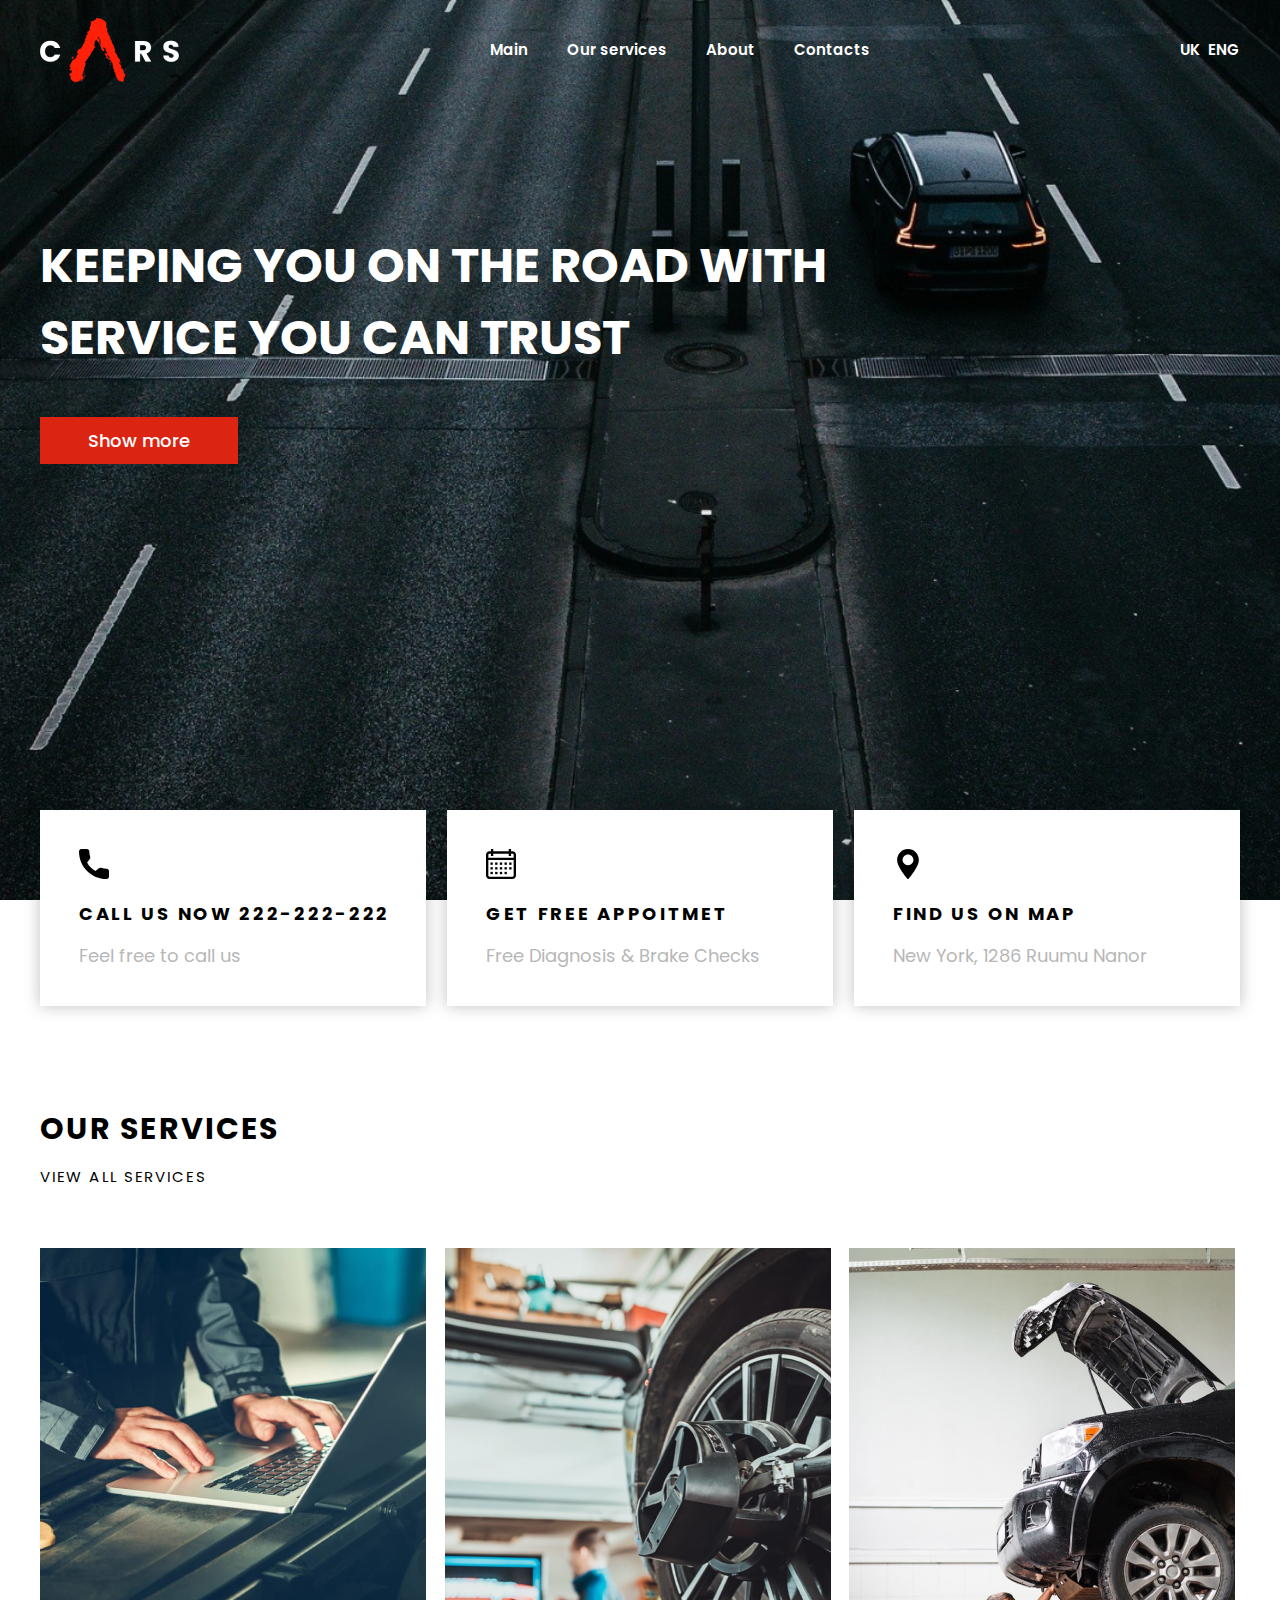
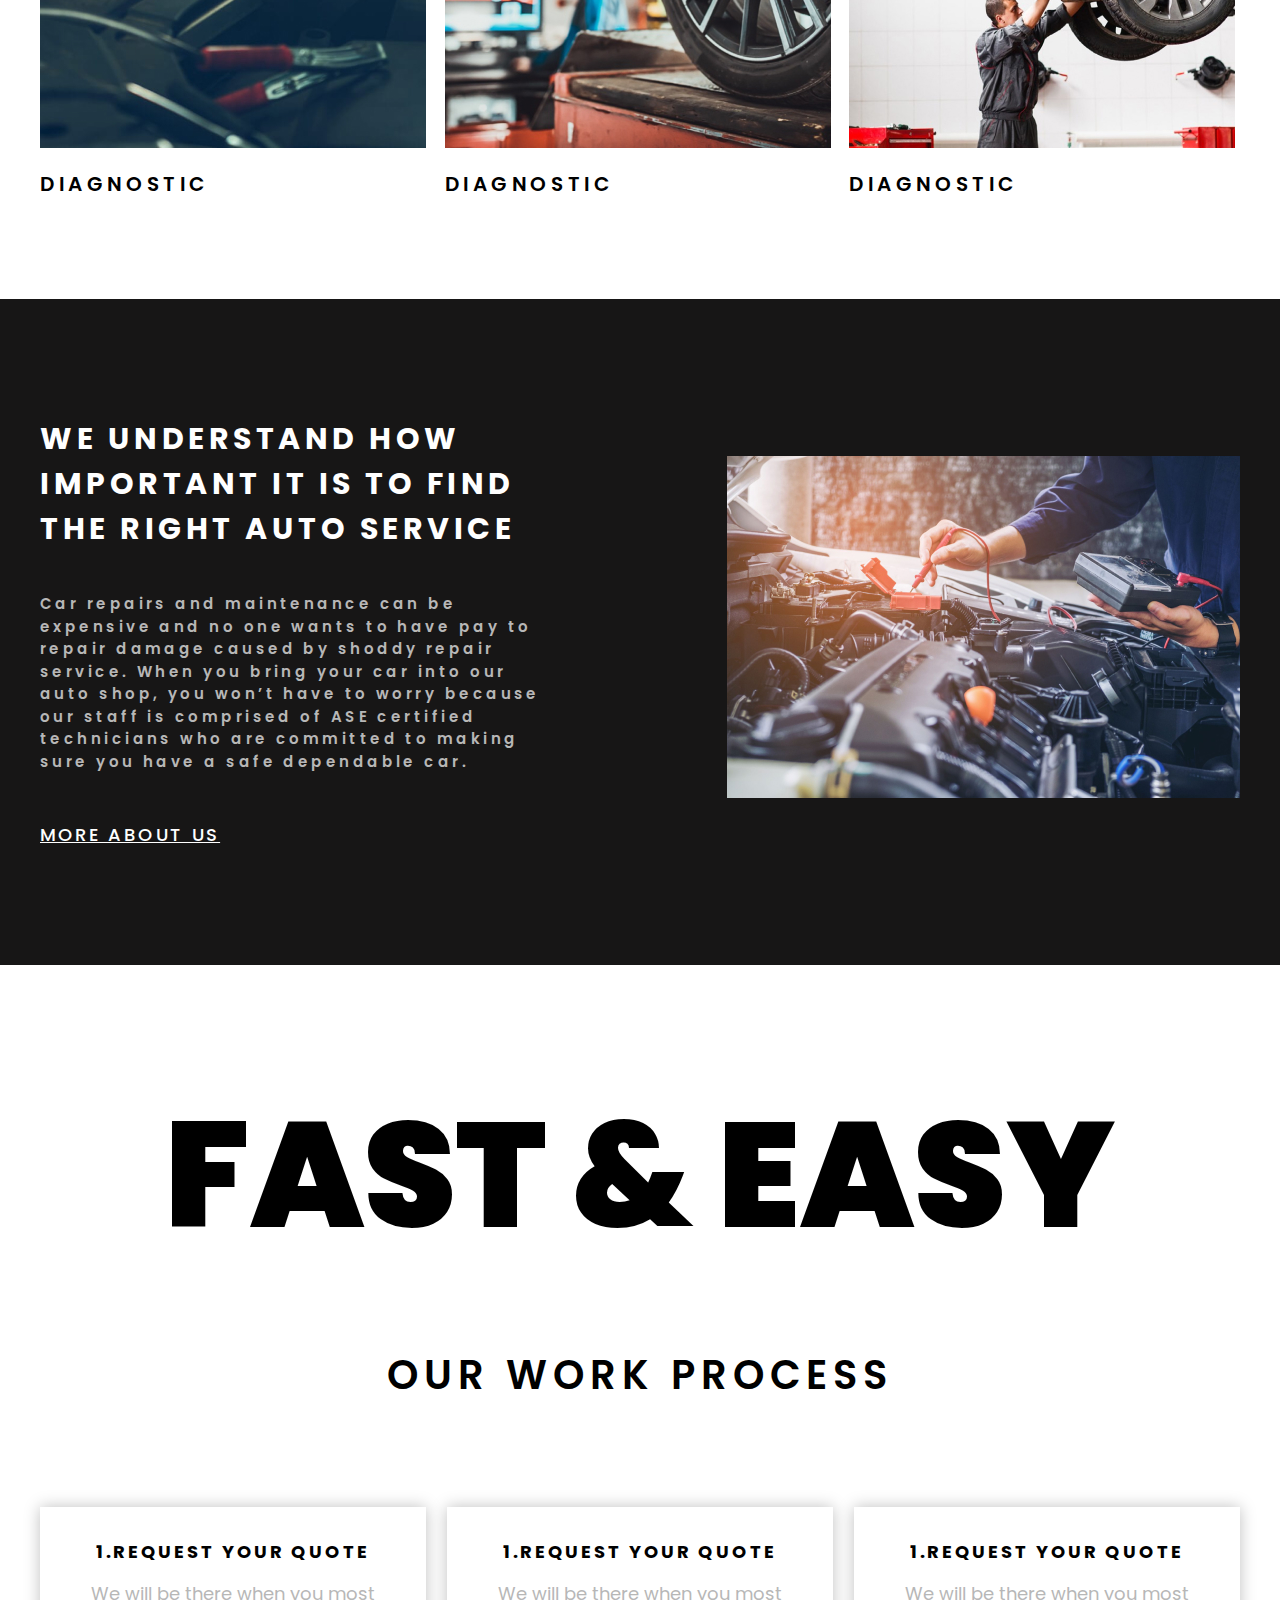
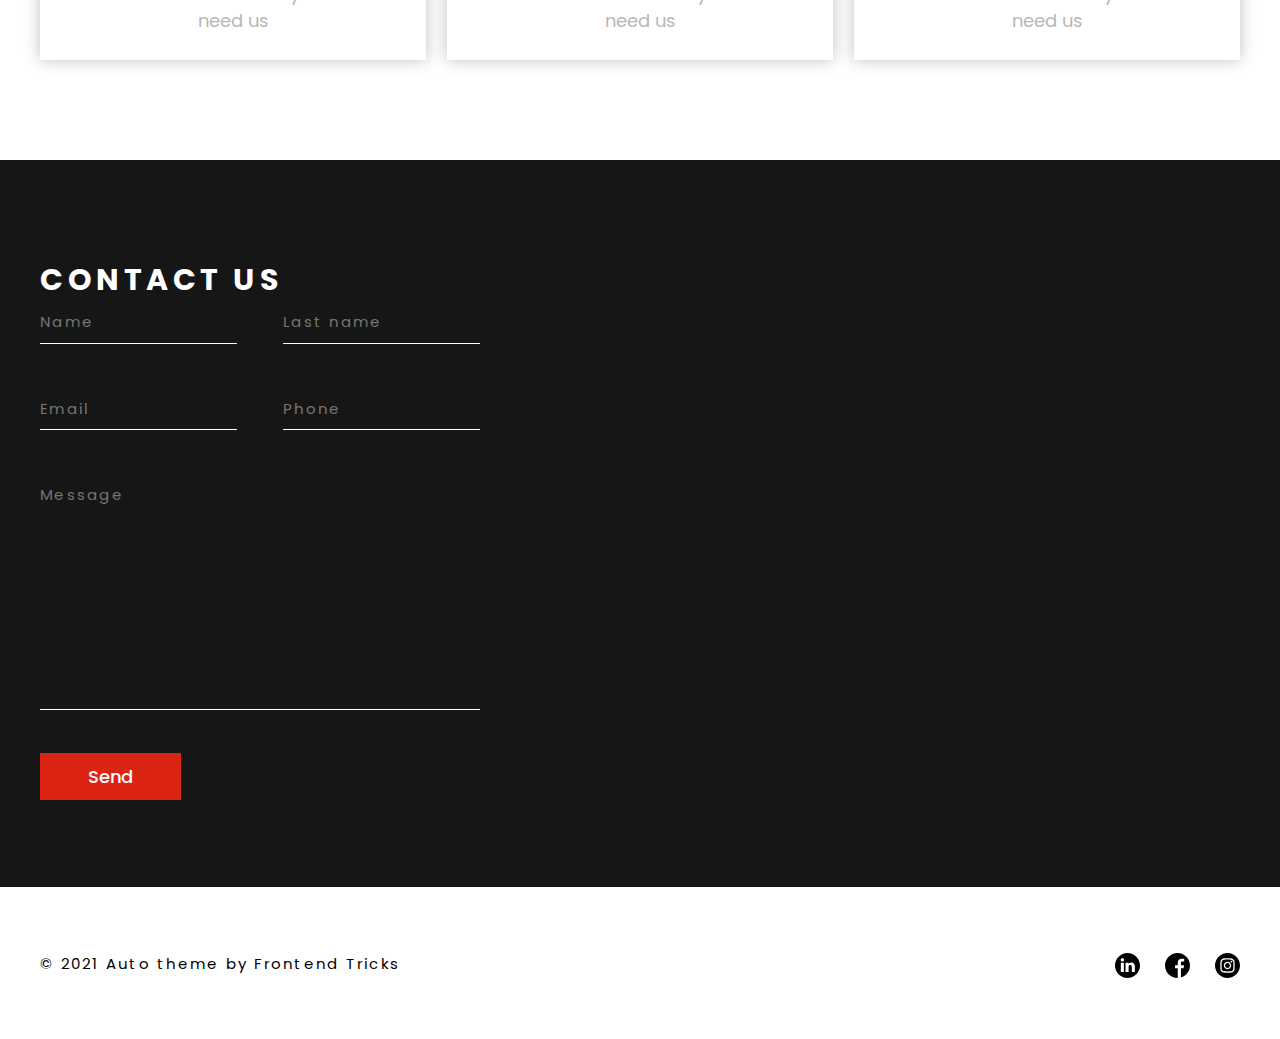
==== index.html @ 9df47ee7 "First Commit" ====
<!DOCTYPE html>
<html lang="en">

<head>
    <meta charset="UTF-8">
    <meta http-equiv="X-UA-Compatible" content="IE=edge">
    <meta name="viewport" content="width=device-width, initial-scale=1.0">
    <link rel="stylesheet" href="./css/style.css">
    <link rel="preconnect" href="https://fonts.googleapis.com">
    <link rel="preconnect" href="https://fonts.gstatic.com" crossorigin>
    <link href="https://fonts.googleapis.com/css2?family=Poppins:wght@400;500;600;700;900&display=swap"
        rel="stylesheet">
    <title>Cars</title>
</head>

<body>
    <div class="wrapper">
        <div class="page_one" id="main">
            <header class="header_container ">
                <div class="header_logo">
                    <a href="#main"><img class="logo-img" src="./img/logo 1.png" alt="logo_icon"></a>
                </div>
                <nav class="header_item">
                    <a href="#main">Main</a>
                    <a href="#service">Our services</a>
                    <a href="#about">About</a>
                    <a href="#contact">Contacts</a>
                </nav>
                <div class="burger-menu">
                    <input id="menu-toggle" type="checkbox">
                    <label class="menu-btn" for="menu-toggle">
                        <span></span>
                    </label>
                    <ul class="menubox" id="menubox">
                        <li><a href="#main" class="menu-item">Main</a></li>
                        <li><a href="#service" class="menu-item">Our services</a></li>
                        <li><a href="#about" class="menu-item">About</a></li>
                        <li><a href="#contact" class="menu-item">Contacts</a></li>
                        <div class="lang-burger">
                            <a href="./index-UK.html">UK</a>
                            <a href="./index.html">ENG</a>
                        </div>
                    </ul>
                </div>
                <div class="lang_menu">
                    <a href="./index-UK.html">UK</a>
                    <a href="./index.html">ENG</a>
                </div>
            </header>
            <a href="#main"><img class="arrow" src="./img/arrow.png" alt=""></a>
            <!-- ------END-HEADER----- -->
            <div class="intro">
                <div class="intro_container">
                    <div class="_container">
                        <h1>KEEPING YOU ON THE ROAD WITH
                            SERVICE YOU CAN TRUST
                        </h1>
                        <div class="intro_button _button">
                            <a href="#">Show more</a>
                        </div>
                    </div>
                </div>
            </div>
        </div>
        <!-- -------BLOCK_CONTAKT------- -->
        <section class="block-contakt" id="contakt">
            <div class="intro_fotter _container">
                <div class="intro_block">
                    <div class="block_one">
                        <img src="./img/call.svg" alt="">
                        <p class="text_one_block">CALL US NOW 222-222-222</p>
                        <p class="text_two_block">Feel free to call us</p>
                    </div>
                    <div class="block_one">
                        <img src="./img/calendar.svg" alt="">
                        <p class="text_one_block">GET FREE APPOITMET</p>
                        <p class="text_two_block">Free Diagnosis & Brake Checks</p>
                    </div>
                    <div class="block_one">
                        <img src="./img/maps-and-flags.svg" alt="">
                        <p class="text_one_block">FIND US ON MAP</p>
                        <p class="text_two_block">New York, 1286 Ruumu Nanor</p>
                    </div>
                </div>
            </div>
        </section>
        <!-- -----END--BLOCK_CONTAKT------- -->
        <!-- -----------SERVICE------------ -->
        <section class="service" id="service">
            <div class="_container">
                <div class="service-container">
                    <h2 class="service-title">OUR SERVICES</h2>
                    <h3 class="service-sub-title">VIEW ALL SERVICES</h3>
                </div>
                <div class="service-list">
                    <div class="service-item">
                        <div class="block-img">
                            <p class="service-item_button">+</p>
                            <img class="service-img" src="./img/diagnostic.jpg" alt="">
                            <p class="service-item_text">ANNUAL CHECKUPS <br> FROM YOUR <br> PHYSICIAN KEEP YOU <br> IN
                                GOOD HEALTH</p>
                        </div>
                        <p class="service-item_name">
                            DIAGNOSTIC
                        </p>
                    </div>
                    <div class="service-item">
                        <div class="block-img">
                            <p class="service-item_button">+</p>
                            <img class="service-img" src="./img/tires.jpg" alt="">
                            <p class="service-item_text">ANNUAL CHECKUPS <br> FROM YOUR <br> PHYSICIAN KEEP YOU <br> IN
                                GOOD HEALTH</p>
                        </div>
                        <p class="service-item_name">
                            DIAGNOSTIC
                        </p>
                    </div>
                    <div class="service-item">
                        <div class="block-img">
                            <p class="service-item_button">+</p>
                            <img class="service-img" src="./img/Engine.jpg" alt="">
                            <p class="service-item_text">ANNUAL CHECKUPS <br> FROM YOUR <br> PHYSICIAN KEEP YOU <br> IN
                                GOOD HEALTH</p>
                        </div>
                        <p class="service-item_name">
                            DIAGNOSTIC
                        </p>
                    </div>

                </div>
            </div>
        </section>
        <!-- ---------END--SERVICE--------- -->
        <!-- --------------ABOUT----------- -->
        <section class="block-about" id="about">
            <div class="_container">
                <div class="block-item_container">
                    <div class="block-above_content">
                        <h2 class="block-above_title">
                            WE UNDERSTAND HOW IMPORTANT IT IS TO FIND THE RIGHT AUTO SERVICE
                        </h2>
                        <p class="block-above_text">
                            Car repairs and maintenance can be expensive and no one wants to have pay to repair damage
                            caused by shoddy repair service. When you bring your car into our auto shop, you won’t have
                            to worry because our staff is comprised of ASE certified technicians who are committed to
                            making sure you have a safe dependable car.
                        </p>
                        <a href="#" class="block-above_link">
                            MORE ABOUT US
                        </a>
                    </div>
                    <div class="block-above_img">
                        <img src="./img/img-above.jpg" alt="" class="above_img">
                    </div>
                </div>
            </div>
        </section>
        <!-- ---------END--ABOUT----------- -->
        <!-- ---------WORK-PROCESS---------- -->
        <section class="work-process" id="work-process">
            <div class="_container">
                <div class="work-process_content">
                    <h2 class="work-process_title">
                        FAST & EASY
                    </h2>
                    <h3 class="work-process_subtitle">
                        our work process
                    </h3>
                    <div class="work-process_block">
                        <div class="work-process_item">
                            <h3 class="_item-title">
                                1.Request your quote
                            </h3>
                            <h3 class="_item-subtitle">
                                We will be there when you most need us
                            </h3>
                        </div>
                        <div class="work-process_item">
                            <h3 class="_item-title">
                                1.Request your quote
                            </h3>
                            <h3 class="_item-subtitle">
                                We will be there when you most need us
                            </h3>
                        </div>
                        <div class="work-process_item">
                            <h3 class="_item-title">
                                1.Request your quote
                            </h3>
                            <h3 class="_item-subtitle">
                                We will be there when you most need us
                            </h3>
                        </div>
                    </div>
                </div>
            </div>
        </section>
        <!-- -------END--WORK-PROCESS---------- -->
        <!-- ----------CONTACT------------ -->
        <section class="block-contack" id="contact">
            <div class="_container">
                <div class="block-contact_contant">
                    <h2 class="block-contack_title">
                        Contact us
                    </h2>
                    <form class="block-contact_form" action="">
                        <div class="_form-input">
                            <input class="_input-name" type="text" placeholder="Name">
                            <input class="_input-last-name" type="text" placeholder="Last name">
                        </div>
                        <div class="_form-input _input-two">
                            <input class="_input-mail" type="email" placeholder="Email">
                            <input class="_input-phone" type="tel" placeholder="Phone">
                        </div>
                        <div class="_form-input">
                            <textarea name="" id="" cols="30" rows="10" placeholder="Message"></textarea>
                        </div>
                    </form>
                    <div class="intro_button _button">
                        <a href="#">Send</a>
                    </div>
                </div>
            </div>
        </section>
        <!-- -------END--CONTACT---------- -->
        <!-- ------------FOOTER---------- -->
        <footer class="footer">
            <div class="_container">
                <div class="footer-contant">
                    <p class="footer-text">© 2021 Auto theme by Frontend Tricks
                    </p>
                    <div class="footer-social">
                        <a class="soc-in" href="#"><img src="./img/linkedin 1.svg" alt="" class="logo-in"></a>
                        <a class="soc-facebook" href="#"><img src="./img/facebook 1.svg" alt=""
                                class="logo-facebook"></a>
                        <a class="soc-instagram" href="#"><img src="./img/instagram.svg" alt="" class="logo-inst"></a>
                    </div>
                </div>
            </div>
        </footer>
        <!-- -------END--FOOTER---------- -->
    </div>
    <script src="./js/main.js"></script>
</body>

</html>
---- css/style.css ----
/*Обнуление*/
*{
	padding: 0;
	margin: 0;
	border: 0;
}
*,*:before,*:after{
	-moz-box-sizing: border-box;
	-webkit-box-sizing: border-box;
	box-sizing: border-box;
}
:focus,:active{outline: none;}
a:focus,a:active{outline: none;}
nav,footer,header,aside{display: block;}
html,body{
	height: 100%;
	width: 100%;
	font-size: 100%;
	line-height: 1;
	font-size: 14px;
	-ms-text-size-adjust: 100%;
	-moz-text-size-adjust: 100%;
	-webkit-text-size-adjust: 100%;
}
input,button,textarea{font-family:inherit;}
input::-ms-clear{display: none;}
button{cursor: pointer;}
button::-moz-focus-inner {padding:0;border:0;}
a, a:visited{text-decoration: none;}
a:hover{text-decoration: none;}
ul li{list-style: none;}
img{vertical-align: top;}
h1,h2,h3,h4,h5,h6{font-size:inherit;font-weight: 400;}
/*--------------------*/
/* font-family: 'Poppins', sans-serif; */

/* ------------------------------------------- */
body{
    font-family: 'Poppins', sans-serif;
    font-style: normal;
}
._container{
    max-width: 1230px;
    margin: 0 auto;
    padding: 0 15px;
}

/* ------------------------------------------- */
.page_one{
    width: 100%;
    height: 100vh;
    background: url(../img/road.jpg)no-repeat;
    background-size: cover;
	background-position: center ;
    position: relative;
}
.header_item{
    display: block;
}
.header_container{
    position: absolute;
    top: 0;
    left: 0;
    z-index: 100;
    width: 100%;
    height: 100px;
    display: flex;
    justify-content: space-between;
    align-items: center;
    color: white;
    padding: 0 40px;
}
.header--fixed{
    position: fixed;
    height: 50px;
	left: 0;
	top: 0;
    z-index: 20;
    background-color: rgba(0, 0, 0,.7);
    transition: all .6s ease;
}
.logo-img-scroll{
    width: 100px;
}
.header_item a{
    color: white;
    font-weight: 600;
    font-size: 15px;
    line-height: 22px;
}
.header_item a:hover{
    color: #B7B7B7;
    border-bottom: 2px solid #B7B7B7;
    transition: 0.2s;
}
.header_item a:not(:last-child){
    margin-right: 35px;
}
.lang_menu{
    display: flex;
}
.lang_menu a{
    font-weight: 600;
    font-size: 15px;
    line-height: 22px;
    color: white;
}
.lang_menu a:hover{
    color: #B7B7B7;
    transition: 0.2s;
}

.lang_menu a:not(:last-child){
    margin-right: 8px;
}
.lang-burger a{
    font-weight: 600;
    font-size: 15px;
    line-height: 22px;
    color: white;
}
.lang-burger a:hover{
    color: white;
    transition: 0.1s;
}

.lang-burger a:not(:last-child){
    margin-right: 8px;
}
.lang-burger{
    display: flex;
    position: absolute;
    bottom: 30px;
    right: 30px;
}
/* ------------------------------------------- */
.intro{
    position: absolute;
    top: 0;
    left: 0;
    z-index: 6;
    width: 100%;
    height: 100vh;
}
.intro_container h1{
    max-width: 791px;
    margin-top: 230px;
    font-weight: 700;
    font-size: 48px;
    line-height: 150%;
    color: #FFFFFF;
}

.intro_button {
    margin-top: 53px;
}
.intro_button a{
    padding: 11px 48px;
    font-weight: 500;
    font-size: 18px;
    line-height: 150%;
    color: #FFFFFF;
    background: #DB2512;
}
.intro_button a:hover{
    background: #82180c;
    transition: 0.3s;
}
/* -------------------------------------------------------------- */
/* ---------------------BURGER-MENU------------------------------ */
/* -------------------------------------------------------------- */
.burger-menu{
    display: none;
    /* position: relative; */
    /* z-index: 10; */
}
.link-img {
    margin: 0 40px;
}
.menu-btn{
    display: flex;
    align-items: center;
    position: absolute;
    right: 15px;
    width: 26px;
    height: 26px;
    cursor: pointer;
    z-index: 200;
    top: 10px;
}
.menu-btn > span,
.menu-btn > span::before,
.menu-btn > span::after{
    display: block;
    position: absolute;
    width: 100%;
    height: 2px;
    background-color: white;
    transition-duration: .25s;
}
.menu-btn > span::before{
    content: '';
    top: -8px;
}
.menu-btn > span::after{
    content: '';
    top: 8px;
}
.menubox{
    display: block;
    text-align: center;
    position: fixed;
    visibility: hidden;
    top: 0;
    right: -100%;
    margin: 0;
    width: 100%;
    height: 100%;
    padding: 70px 0;
    list-style: none;
    background: rgba(15, 15, 15, .9);
    box-shadow: 1px 0px 6px rgba(0, 0, 0, .2);
    transition-duration: .25s;
    z-index: 1000;
}
.menu-item{
    display: inline-block;
    padding: 12px 24px;
    font-size: 24px;
    line-height: 18px;
    text-transform: uppercase;
    color: white;
    text-align: center;
    text-decoration: none;
    transition-duration: 0.25s;
}

a:active{
    color: rgba(200, 12, 12, 0.907);
}
.menu-item:hover{
    color: rgba(219, 37, 18, .8);
}
#menu-toggle{
    opacity: 0;
}
#menu-toggle:focus ~ .menu-btn > span{
    transform: rotate(45deg);
}
#menu-toggle:focus ~ .menu-btn > span::before{
    transform: rotate(0);
    top: 0;
}
#menu-toggle:focus ~ .menu-btn > span::after{
    transform: rotate(90deg);
    top: 0;
}
#menu-toggle:focus ~ .menubox{
    visibility: visible;
    right: 0;
}

/* -------------------------------------------------------------- */
/* -------------------------------------------------------------- */
/* -------------------------------------------------------------- */
.arrow{
    position: absolute;
    opacity: 0;
    bottom: 0;
    right: 0;
    transform: rotate(90deg);
    width: 30px;
    background-color: #DB2512;
    padding: 20px;
    transition: all .3s ease;
}
.arrow-fixed{
    position: fixed;
    opacity: 1;
    z-index: 30;
    width: 60px;
    bottom: 160px;
    right: 40px;
    transform: rotate(-90deg);
    transition: all .6s ease;
    border-radius: 50%;
    background-color: rgba(219, 37, 18, .6);
    padding: 20px;
}
/* <!-- -------BLOCK_CONTAKT------- --> */
.block-contakt{
    position: relative;
    margin-top: -100px;
}

.intro_block{
    display: flex;
    justify-content: center;
}
.block_one{
    padding: 39px 0 37px 39px;
    width: 100%;
    /* width: 33.333%; */
    background: #FFFFFF;
    box-shadow: 0px 0px 15px rgba(0, 0, 0, 0.25);
}
.block_one{
    margin-top: 10px;
}
.block_one:not(:last-child){
    margin-top: 10px;
    margin-right: 21px;
}
.text_one_block{
    font-weight: 700;
    font-size: 18px;
    line-height: 150%;
    letter-spacing: 0.15em;
    margin: 21px 0 15px;
}
.text_two_block{
    font-weight: 400;
    font-size: 18px;
    line-height: 150%;
    color: #B7B7B7;
} 

/* <!-- -----------SERVICE------------ --> */
.service {
    padding: 100px 0;
}
.service-container {
    color: #000000;
    text-transform: uppercase;
    letter-spacing: 0.15em;
}
.service-title {
    font-weight: 700;
    font-size: 30px;
    line-height: 150%;
}
.service-sub-title {
    margin: 15px 0 60px 0;
    font-weight: 400;
    font-size: 15px;
    line-height: 22px;
}
.service-list {
    display: flex;
    justify-content: space-between;
    flex-wrap: wrap;
}
.service-item{
    margin-right: 5px;
}

.block-img{
    position: relative;
    max-width: 386px;
    max-height: 500px;
    overflow: hidden;
    background-color: black;
}
.block-img:hover img{
    transform:scale(1.3);
    filter: blur(1px);
    opacity: .5;
}
.service-img {
    width: 100%;
    transition: .5s;
}
.service-item_text{
    position: absolute;
    bottom: 32px;
    left: 29px;
    font-weight: 600;
    font-size: 18px;
    line-height: 150%;
    letter-spacing: 0.23em;
    text-transform: uppercase;
    color: #FFFFFF;
    opacity: 0;
}
.service-item_text{
    max-width: 269px;
    max-height: 108px;
}
.service-item_button{
    position: absolute;
    top: 50%;
    left: 50%;
    transform: translate(-50%, -50%);
    padding: 40px;
    font-size: 18px;
    letter-spacing: 0.23em;
    cursor: pointer;
    color: #FFFFFF;
    background-color: #DB2512;
    border-radius: 50%;
    z-index: 100;
    opacity: 0;
}
.service-item_name {
    margin-top: 21px;
    font-weight: 600;
    font-size: 20px;
    line-height: 150%;
    letter-spacing: 0.23em;
    text-transform: uppercase;
}
.block-img:hover .service-item_button{
    opacity: .8;
    transition: .5s;
}
.block-img:hover .service-item_text{
    opacity: 1;
    transition: .5s;
}
/* <!-- --------------ABOUT----------- --> */
.block-about {
    padding: 117px 0;
    background: #171616;
}
.block-item_container {
    display: flex;
    justify-content: space-between;
}


.block-above_content {
    max-width: 506px;
}

.block-above_title {
    font-weight: 700;
    font-size: 30px;
    line-height: 150%;
    letter-spacing: 0.15em;
    text-transform: uppercase;
    color: #FFFFFF;
}
.block-above_text {
    margin: 42px 0 48px 0;
    font-weight: 600;
    font-size: 15px;
    line-height: 150%;
    letter-spacing: 0.23em;
    color: #B7B7B7;
}
.block-above_link {
    font-weight: 500;
    font-size: 18px;
    line-height: 150%;
    letter-spacing: 0.15em;
    text-decoration-line: underline;
    text-transform: uppercase;
    color: #FFFFFF;
}
.block-above_img {
    margin: 40px 0;
}
.above_img {
    width: 100%;
}


/* <!-- -----------WORK-PROCESS----------- --> */

.work-process_content {
    text-align: center;
    padding: 100px 0;
}
.work-process_title {
    font-weight: 900;
    font-size: 148px;
    line-height: 150%;
    text-transform: uppercase;
    color: #000000;
}
.work-process_subtitle {
    margin: 58px 0 92px;
    font-weight: 600;
    font-size: 40px;
    line-height: 150%;
    letter-spacing: 0.15em;
    text-transform: uppercase;
    color: #000000;
}
.work-process_block {
    display: flex;
    justify-content: space-between;
}
.work-process_item {
    max-width: 386px;
    padding: 31px 30px 26px 30px;
    margin-top: 10px;
    background: #FFFFFF;
    box-shadow: 0px 0px 15px rgba(0, 0, 0, 0.25);
}
.work-process_item:not(:last-child) {
    margin-right: 5px;
}
._item-title {
    font-weight: 700;
    font-size: 18px;
    line-height: 150%;
    letter-spacing: 0.15em;
    text-transform: uppercase;
    color: #000000;
}
._item-subtitle {
    margin-top: 15px;
    font-weight: 400;
    font-size: 18px;
    line-height: 150%;
    color: #B7B7B7;
}

/* <!-- ---------CONTACT---------- --> */
.block-contack {
    background: #171616;
}
input,
textarea{
    background: none;
    border-bottom: 1px solid white;
    font-weight: 400;
    font-size: 15px;
    line-height: 150%;
    letter-spacing: 0.15em;
    color: #FFFFFF;
}
input{
    display: block;
    width: 197px;
    padding: 9px 0;
}
textarea{
    display: flex;
    width: 100%;
    resize: none;
}
.block-contact_contant {
    max-width: 100%;
    padding: 97px 0;
}
.block-contack_title {
    font-weight: 700;
    font-size: 30px;
    line-height: 150%;
    letter-spacing: 0.15em;
    text-transform: uppercase;
    color: #FFFFFF;
}
.block-contact_form {
    display: block;
    max-width: 440px;
}
._form-input {
    display: flex;
}
._input-two{
    margin: 45px 0 54px 0;
}
._input-name {
    margin-right: 46px;
}

._input-mail {
    margin-right: 46px;
}

.block-contact_btn{
    padding: 11px 76px;
    margin-top: 37px;
    font-weight: 500;
    font-size: 18px;
    line-height: 150%;
    text-transform: uppercase;
    color: #FFFFFF;
    background: #DB2512;
}

/* <!-- ------------FOOTER---------- --> */
.footer {
    padding: 66px 0 61px 0;
}
.footer-error{
    padding: 10px 0 10px 0;
}
.footer-contant {
    display: flex;
    justify-content: space-between;
}
.footer-text {
    font-weight: 400;
    font-size: 15px;
    line-height: 150%;
    letter-spacing: 0.15em;
    color: #000000;
}

.logo-facebook {
    margin-left: 21px;
}
.logo-inst {
    margin-left: 21px;
}









/* ------------------------------------------------------- */
@media (max-width:1052px) {
    .block-item_container {
        display:block;
    }
    .block-above_content {
        max-width: 100%;
    }
}
@media (max-width:811px) {
    .service {
        text-align: center;
    }
    .service-list {
        justify-content: center;
    }
}
@media (max-width:782px) {
    .block-contakt{
        margin-top: 0;
    }
}
@media (max-width:761px) {
    .arrow{
        display: none;
    }
    .header_item{
        display: none;
    }
    .lang_menu{
        display: none;
    }
    .burger-menu{
        display: block;
    }
}

@media (max-width:698px) {
    .footer-contant {
        display: block;
    }
    .footer-social {
        margin-top: 15px;
        text-align: center;
    }
    .footer-text {
        text-align: center;
    }
    .work-process_title {
        font-size: 100px;
    }
    .work-process_block {
        display: block;
    }
    .work-process_item {
        max-width: 100%;
    }
    .intro_block{
        display: block;
        width: 100%;
        text-align: center;
    }
    .text_one_block{
        font-size: 14px;
    }
    .intro_container h1{
        /* font-size: calc(); */
        font-size: 30px;
    }
}
@media (max-width:500px) {
    .work-process_title{
        font-size: 80px;
    }
    .work-process_subtitle{
        font-size: 35px;
    }
}

@media (max-width:475px) {
    ._form-input {
        display: block;
    }
    input{
        width: 100%;
    }
    ._input-last-name {
        margin-top: 45px;
    }
    ._input-phone {
        margin-top: 45px;
    }
}
@media (max-width:400px){
    .work-process_title{
        font-size: 70px;
    }
    .work-process_subtitle{
        font-size: 30px;
    }
    .service-item_text{
        font-size: 16px;
    }
}
@media (max-width:350px){
    .work-process_title{
        font-size: 60px;
    }
    .service-item_text{
        font-size: 14px;
        bottom: 15px;
    }

}
@media (max-width:300px){
    .work-process_title{
        font-size: 50px;
    }
    .block-above_title{
        font-size: 25px;
    }
    .work-process_subtitle{
        font-size: 30px;
    }
    .service-item_text{
        font-size: 10px;
        /* bottom: 0; */
    }
}
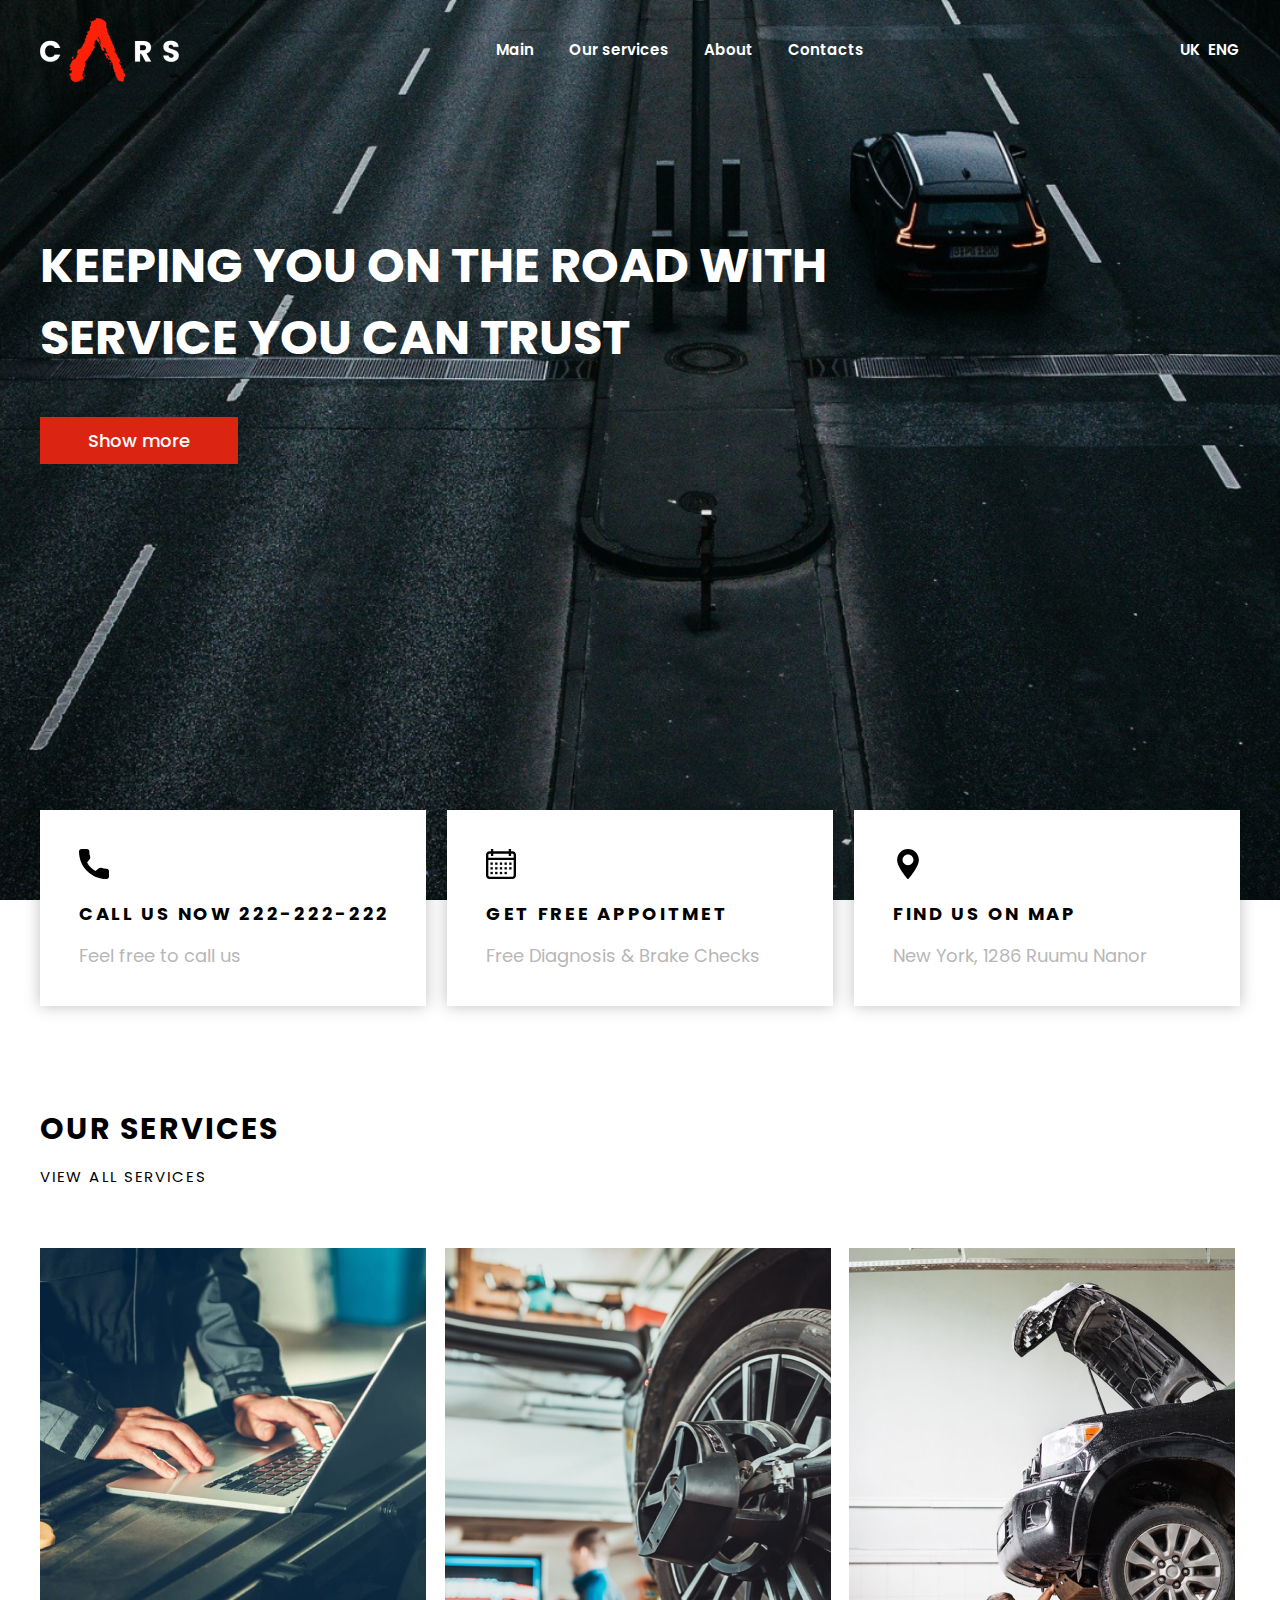
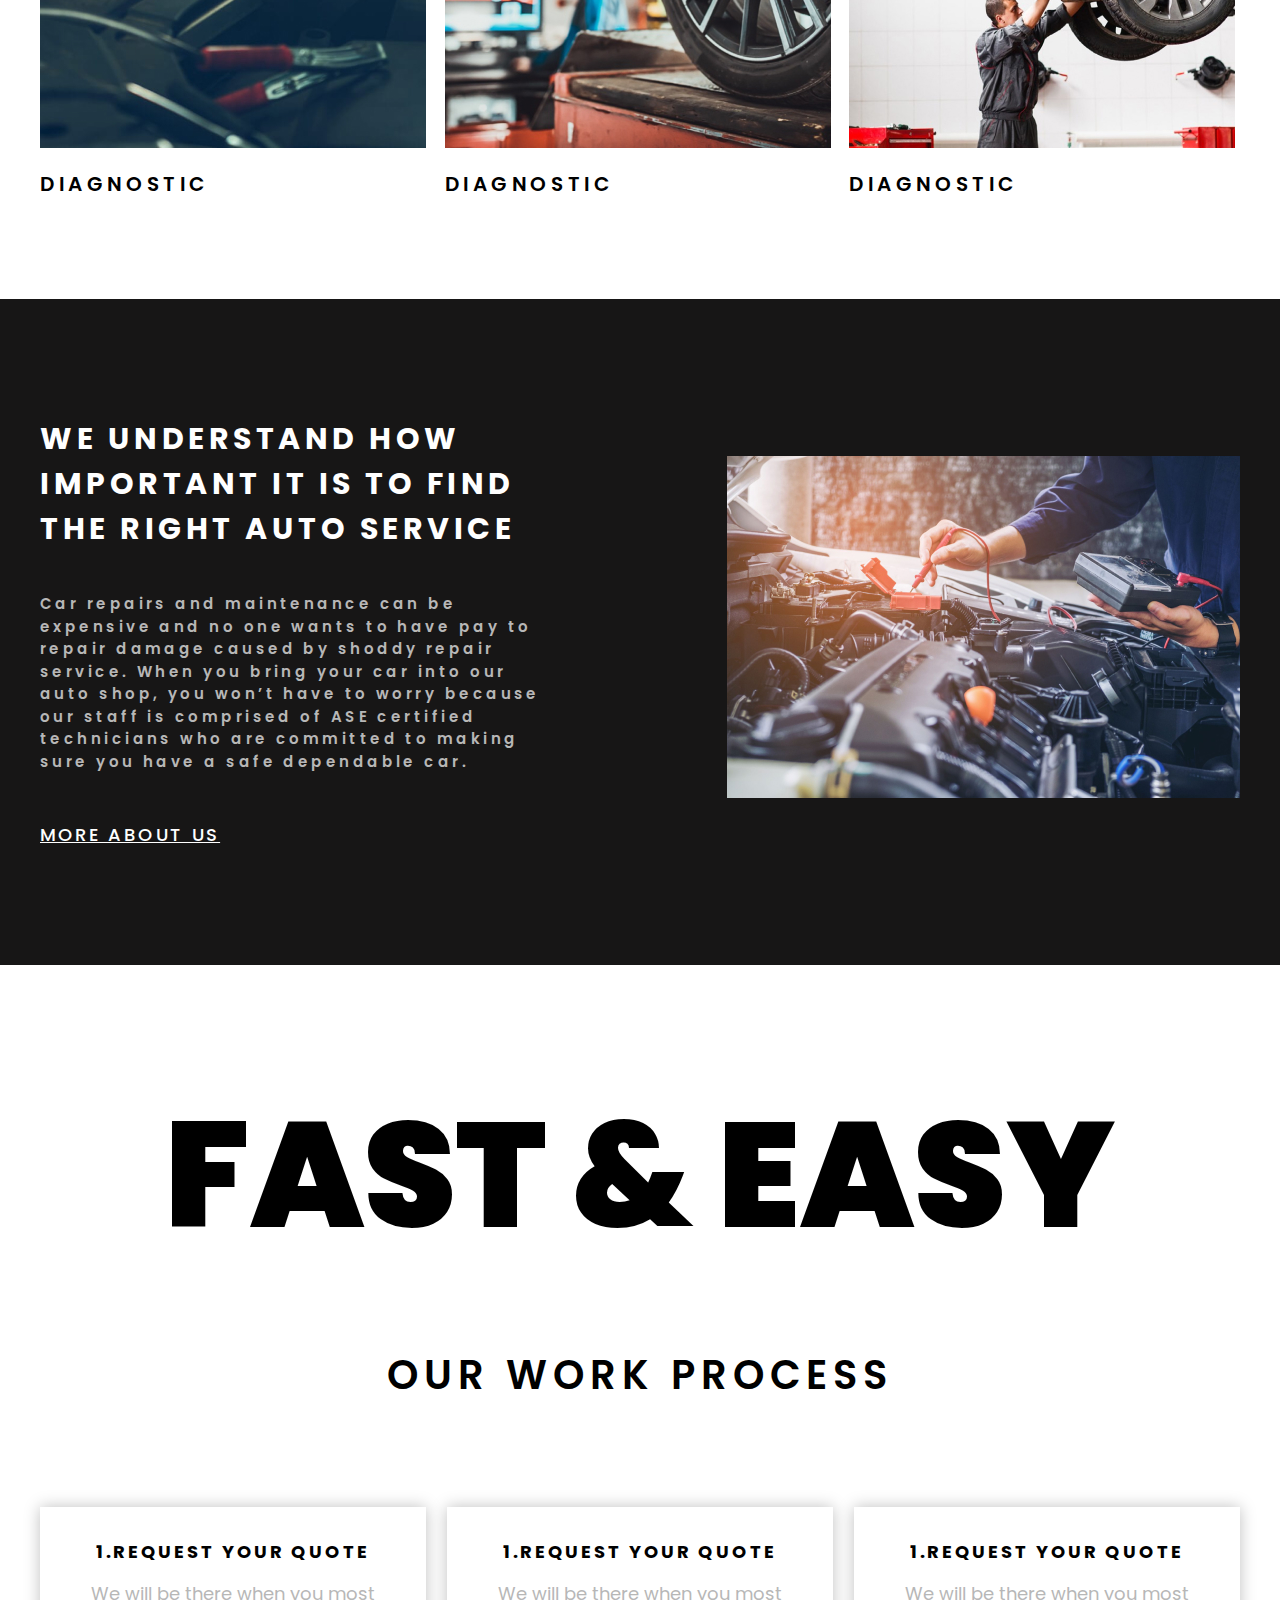
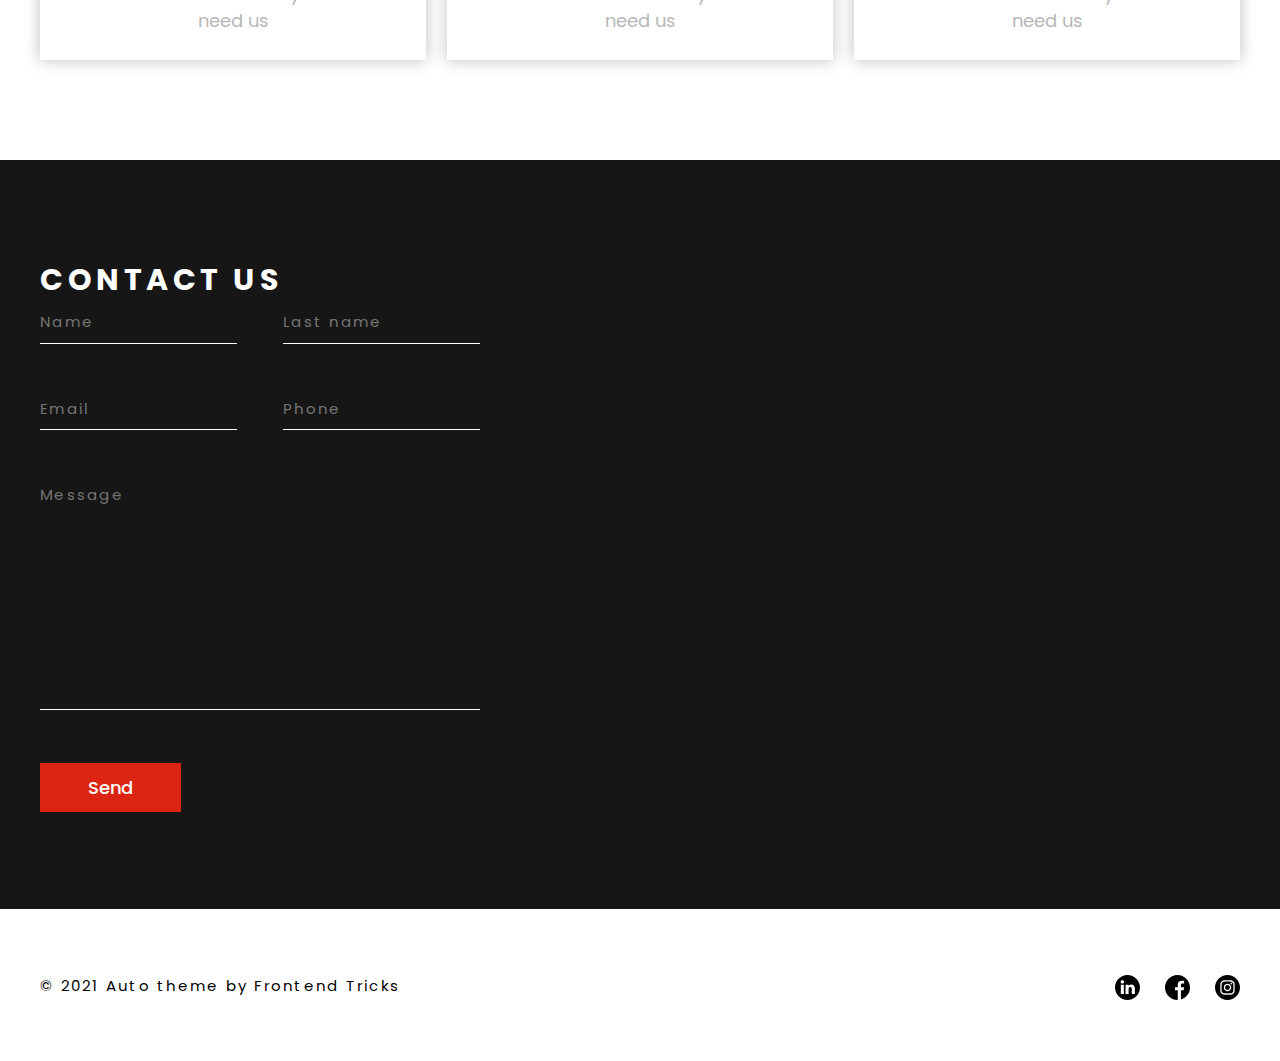
==== commit 30988720: "new file" ====
--- a/index.html
+++ b/index.html
@@ -5,11 +5,12 @@
     <meta charset="UTF-8">
     <meta http-equiv="X-UA-Compatible" content="IE=edge">
     <meta name="viewport" content="width=device-width, initial-scale=1.0">
-    <link rel="stylesheet" href="./css/style.css">
     <link rel="preconnect" href="https://fonts.googleapis.com">
     <link rel="preconnect" href="https://fonts.gstatic.com" crossorigin>
     <link href="https://fonts.googleapis.com/css2?family=Poppins:wght@400;500;600;700;900&display=swap"
-        rel="stylesheet">
+    rel="stylesheet">
+    <!-- <link rel="stylesheet" href="./css/style_two.css"> -->
+    <link rel="stylesheet" href="./css/style.css">
     <title>Cars</title>
 </head>
 
@@ -20,11 +21,13 @@
                 <div class="header_logo">
                     <a href="#main"><img class="logo-img" src="./img/logo 1.png" alt="logo_icon"></a>
                 </div>
-                <nav class="header_item">
-                    <a href="#main">Main</a>
-                    <a href="#service">Our services</a>
-                    <a href="#about">About</a>
-                    <a href="#contact">Contacts</a>
+                <nav>
+                    <ul class="header_item">
+                        <li><a href="#main">Main</a></li>
+                        <li><a href="#service">Our services</a></li>
+                        <li><a href="#about">About</a></li>
+                        <li><a href="#contact">Contacts</a></li>
+                    </ul>
                 </nav>
                 <div class="burger-menu">
                     <input id="menu-toggle" type="checkbox">
@@ -84,7 +87,6 @@
                 </div>
             </div>
         </section>
-        <!-- -----END--BLOCK_CONTAKT------- -->
         <!-- -----------SERVICE------------ -->
         <section class="service" id="service">
             <div class="_container">
@@ -130,7 +132,6 @@
                 </div>
             </div>
         </section>
-        <!-- ---------END--SERVICE--------- -->
         <!-- --------------ABOUT----------- -->
         <section class="block-about" id="about">
             <div class="_container">
@@ -155,7 +156,6 @@
                 </div>
             </div>
         </section>
-        <!-- ---------END--ABOUT----------- -->
         <!-- ---------WORK-PROCESS---------- -->
         <section class="work-process" id="work-process">
             <div class="_container">
@@ -195,7 +195,6 @@
                 </div>
             </div>
         </section>
-        <!-- -------END--WORK-PROCESS---------- -->
         <!-- ----------CONTACT------------ -->
         <section class="block-contack" id="contact">
             <div class="_container">
@@ -215,14 +214,14 @@
                         <div class="_form-input">
                             <textarea name="" id="" cols="30" rows="10" placeholder="Message"></textarea>
                         </div>
+                        <div class="intro_button _button">
+                            <button type="submit">Send</button>
+                        </div>
                     </form>
-                    <div class="intro_button _button">
-                        <a href="#">Send</a>
-                    </div>
-                </div>
-            </div>
-        </section>
-        <!-- -------END--CONTACT---------- -->
+                    
+                </div>
+            </div>
+        </section>
         <!-- ------------FOOTER---------- -->
         <footer class="footer">
             <div class="_container">
@@ -238,7 +237,6 @@
                 </div>
             </div>
         </footer>
-        <!-- -------END--FOOTER---------- -->
     </div>
     <script src="./js/main.js"></script>
 </body>
--- a/css/style_two.css
+++ b/css/style_two.css
@@ -0,0 +1,746 @@
+/*Обнуление*/
+/* *{
+	padding: 0;
+	margin: 0;
+	border: 0;
+}
+*,*:before,*:after{
+	-moz-box-sizing: border-box;
+	-webkit-box-sizing: border-box;
+	box-sizing: border-box;
+}
+:focus,:active{outline: none;}
+a:focus,a:active{outline: none;}
+nav,footer,header,aside{display: block;}
+html,body{
+	height: 100%;
+	width: 100%;
+	font-size: 100%;
+	line-height: 1;
+	font-size: 14px;
+	-ms-text-size-adjust: 100%;
+	-moz-text-size-adjust: 100%;
+	-webkit-text-size-adjust: 100%;
+}
+input,button,textarea{font-family:inherit;}
+input::-ms-clear{display: none;}
+button{cursor: pointer;}
+button::-moz-focus-inner {padding:0;border:0;}
+a, a:visited{text-decoration: none;}
+a:hover{text-decoration: none;}
+ul li{list-style: none;}
+img{vertical-align: top;}
+h1,h2,h3,h4,h5,h6{font-size:inherit;font-weight: 400;} */
+/*--------------------*/
+/* font-family: 'Poppins', sans-serif; */
+
+/* ------------------------------------------- */
+/* body{
+    font-family: 'Poppins', sans-serif;
+    font-style: normal;
+}
+._container{
+    max-width: 1230px;
+    margin: 0 auto;
+    padding: 0 15px;
+} */
+
+/* ------------------------------------------- */
+/* .page_one{
+    width: 100%;
+    height: 100vh;
+    background: url(../img/road.jpg)no-repeat;
+    background-size: cover;
+	background-position: center ;
+    position: relative;
+}
+.header_item{
+    display: block;
+}
+.header_container{
+    position: absolute;
+    top: 0;
+    left: 0;
+    z-index: 100;
+    width: 100%;
+    height: 100px;
+    display: flex;
+    justify-content: space-between;
+    align-items: center;
+    color: white;
+    padding: 0 40px;
+}
+.header--fixed{
+    position: fixed;
+    height: 50px;
+	left: 0;
+	top: 0;
+    z-index: 20;
+    background-color: rgba(0, 0, 0,.7);
+    transition: all .6s ease;
+}
+.logo-img-scroll{
+    width: 100px;
+}
+.header_item a{
+    color: white;
+    font-weight: 600;
+    font-size: 15px;
+    line-height: 22px;
+}
+.header_item a:hover{
+    color: #B7B7B7;
+    border-bottom: 2px solid #B7B7B7;
+    transition: 0.2s;
+}
+.header_item a:not(:last-child){
+    margin-right: 35px;
+} */
+/* .lang_menu{
+    display: flex;
+} */
+/* .lang_menu a{
+    font-weight: 600;
+    font-size: 15px;
+    line-height: 22px;
+    color: white;
+}
+.lang_menu a:hover{
+    color: #B7B7B7;
+    transition: 0.2s;
+} */
+
+/* .lang_menu a:not(:last-child){
+    margin-right: 8px;
+} */
+/* .lang-burger a{
+    font-weight: 600;
+    font-size: 15px;
+    line-height: 22px;
+    color: white;
+}
+.lang-burger a:hover{
+    color: white;
+    transition: 0.1s;
+}
+
+.lang-burger a:not(:last-child){
+    margin-right: 8px;
+}
+.lang-burger{
+    display: flex;
+    position: absolute;
+    bottom: 30px;
+    right: 30px;
+} */
+/* ------------------------------------------- */
+/* .intro{
+    position: absolute;
+    top: 0;
+    left: 0;
+    z-index: 6;
+    width: 100%;
+    height: 100vh;
+}
+.intro_container h1{
+    max-width: 791px;
+    margin-top: 230px;
+    font-weight: 700;
+    font-size: 48px;
+    line-height: 150%;
+    color: #FFFFFF;
+}
+
+.intro_button {
+    margin-top: 53px;
+}
+.intro_button button,
+.intro_button a{
+    padding: 11px 48px;
+    font-weight: 500;
+    font-size: 18px;
+    line-height: 150%;
+    color: #FFFFFF;
+    background: #DB2512;
+}
+.intro_button button:hover,
+.intro_button a:hover{
+    background: #82180c;
+    transition: 0.3s;
+} */
+/* -------------------------------------------------------------- */
+/* ---------------------BURGER-MENU------------------------------ */
+/* -------------------------------------------------------------- */
+/* 
+.burger-menu{
+    display: none;
+
+}
+.link-img {
+    margin: 0 40px;
+}
+.menu-btn{
+    display: flex;
+    align-items: center;
+    position: absolute;
+    right: 15px;
+    width: 26px;
+    height: 26px;
+    cursor: pointer;
+    z-index: 200;
+    top: 10px;
+}
+.menu-btn > span,
+.menu-btn > span::before,
+.menu-btn > span::after{
+    display: block;
+    position: absolute;
+    width: 100%;
+    height: 2px;
+    background-color: white;
+    transition-duration: .25s;
+}
+.menu-btn > span::before{
+    content: '';
+    top: -8px;
+}
+.menu-btn > span::after{
+    content: '';
+    top: 8px;
+}
+.menubox{
+    display: block;
+    text-align: center;
+    position: fixed;
+    visibility: hidden;
+    top: 0;
+    right: -100%;
+    margin: 0;
+    width: 100%;
+    height: 100%;
+    padding: 70px 0;
+    list-style: none;
+    background: rgba(15, 15, 15, .9);
+    box-shadow: 1px 0px 6px rgba(0, 0, 0, .2);
+    transition-duration: .25s;
+    z-index: 1000;
+}
+.menu-item{
+    display: inline-block;
+    padding: 12px 24px;
+    font-size: 24px;
+    line-height: 18px;
+    text-transform: uppercase;
+    color: white;
+    text-align: center;
+    text-decoration: none;
+    transition-duration: 0.25s;
+}
+
+a:active{
+    color: rgba(200, 12, 12, 0.907);
+}
+.menu-item:hover{
+    color: rgba(219, 37, 18, .8);
+}
+#menu-toggle{
+    opacity: 0;
+}
+#menu-toggle:focus ~ .menu-btn > span{
+    transform: rotate(45deg);
+}
+#menu-toggle:focus ~ .menu-btn > span::before{
+    transform: rotate(0);
+    top: 0;
+}
+#menu-toggle:focus ~ .menu-btn > span::after{
+    transform: rotate(90deg);
+    top: 0;
+}
+#menu-toggle:focus ~ .menubox{
+    visibility: visible;
+    right: 0;
+} */
+
+/* -------------------------------------------------------------- */
+/* -------------------------------------------------------------- */
+/* -------------------------------------------------------------- */
+/* .arrow{
+    position: absolute;
+    opacity: 0;
+    bottom: 0;
+    right: 0;
+    transform: rotate(90deg);
+    width: 30px;
+    background-color: #DB2512;
+    padding: 20px;
+    transition: all .3s ease;
+}
+.arrow-fixed{
+    position: fixed;
+    opacity: 1;
+    z-index: 30;
+    width: 60px;
+    bottom: 160px;
+    right: 40px;
+    transform: rotate(-90deg);
+    transition: all .6s ease;
+    border-radius: 50%;
+    background-color: rgba(219, 37, 18, .6);
+    padding: 20px;
+} */
+/* <!-- -------BLOCK_CONTAKT------- --> */
+/* .block-contakt{
+    position: relative;
+    margin-top: -100px;
+}
+
+.intro_block{
+    display: flex;
+    justify-content: center;
+}
+.block_one{
+    padding: 39px 0 37px 39px;
+    width: 100%;
+    background: #FFFFFF;
+    box-shadow: 0px 0px 15px rgba(0, 0, 0, 0.25);
+}
+.block_one{
+    margin-top: 10px;
+}
+.block_one:not(:last-child){
+    margin-top: 10px;
+    margin-right: 21px;
+}
+.text_one_block{
+    font-weight: 700;
+    font-size: 18px;
+    line-height: 150%;
+    letter-spacing: 0.15em;
+    margin: 21px 0 15px;
+}
+.text_two_block{
+    font-weight: 400;
+    font-size: 18px;
+    line-height: 150%;
+    color: #B7B7B7;
+}  */
+
+/* <!-- -----------SERVICE------------ --> */
+/* .service {
+    padding: 100px 0;
+}
+.service-container {
+    color: #000000;
+    text-transform: uppercase;
+    letter-spacing: 0.15em;
+}
+.service-title {
+    font-weight: 700;
+    font-size: 30px;
+    line-height: 150%;
+}
+.service-sub-title {
+    margin: 15px 0 60px 0;
+    font-weight: 400;
+    font-size: 15px;
+    line-height: 22px;
+}
+.service-list {
+    display: flex;
+    justify-content: space-between;
+    flex-wrap: wrap;
+}
+.service-item{
+    margin-right: 5px;
+}
+
+.block-img{
+    position: relative;
+    max-width: 386px;
+    max-height: 500px;
+    overflow: hidden;
+    background-color: black;
+}
+.block-img:hover img{
+    transform:scale(1.3);
+    filter: blur(1px);
+    opacity: .5;
+}
+.service-img {
+    width: 100%;
+    transition: .5s;
+}
+.service-item_text{
+    position: absolute;
+    bottom: 32px;
+    left: 29px;
+    font-weight: 600;
+    font-size: 18px;
+    line-height: 150%;
+    letter-spacing: 0.23em;
+    text-transform: uppercase;
+    color: #FFFFFF;
+    opacity: 0;
+}
+.service-item_text{
+    max-width: 269px;
+    max-height: 108px;
+}
+.service-item_button{
+    position: absolute;
+    top: 50%;
+    left: 50%;
+    transform: translate(-50%, -50%);
+    padding: 40px;
+    font-size: 18px;
+    letter-spacing: 0.23em;
+    cursor: pointer;
+    color: #FFFFFF;
+    background-color: #DB2512;
+    border-radius: 50%;
+    z-index: 100;
+    opacity: 0;
+}
+.service-item_name {
+    margin-top: 21px;
+    font-weight: 600;
+    font-size: 20px;
+    line-height: 150%;
+    letter-spacing: 0.23em;
+    text-transform: uppercase;
+}
+.block-img:hover .service-item_button{
+    opacity: .8;
+    transition: .5s;
+}
+.block-img:hover .service-item_text{
+    opacity: 1;
+    transition: .5s;
+} */
+/* <!-- --------------ABOUT----------- --> */
+/* .block-about {
+    padding: 117px 0;
+    background: #171616;
+}
+.block-item_container {
+    display: flex;
+    justify-content: space-between;
+}
+
+
+.block-above_content {
+    max-width: 506px;
+}
+
+.block-above_title {
+    font-weight: 700;
+    font-size: 30px;
+    line-height: 150%;
+    letter-spacing: 0.15em;
+    text-transform: uppercase;
+    color: #FFFFFF;
+}
+.block-above_text {
+    margin: 42px 0 48px 0;
+    font-weight: 600;
+    font-size: 15px;
+    line-height: 150%;
+    letter-spacing: 0.23em;
+    color: #B7B7B7;
+}
+.block-above_link {
+    font-weight: 500;
+    font-size: 18px;
+    line-height: 150%;
+    letter-spacing: 0.15em;
+    text-decoration-line: underline;
+    text-transform: uppercase;
+    color: #FFFFFF;
+}
+.block-above_img {
+    margin: 40px 0;
+}
+.above_img {
+    width: 100%;
+} */
+
+
+/* <!-- -----------WORK-PROCESS----------- --> */
+
+/* .work-process_content {
+    text-align: center;
+    padding: 100px 0;
+}
+.work-process_title {
+    font-weight: 900;
+    font-size: 148px;
+    line-height: 150%;
+    text-transform: uppercase;
+    color: #000000;
+}
+.work-process_subtitle {
+    margin: 58px 0 92px;
+    font-weight: 600;
+    font-size: 40px;
+    line-height: 150%;
+    letter-spacing: 0.15em;
+    text-transform: uppercase;
+    color: #000000;
+}
+.work-process_block {
+    display: flex;
+    justify-content: space-between;
+}
+.work-process_item {
+    max-width: 386px;
+    padding: 31px 30px 26px 30px;
+    margin-top: 10px;
+    background: #FFFFFF;
+    box-shadow: 0px 0px 15px rgba(0, 0, 0, 0.25);
+}
+.work-process_item:not(:last-child) {
+    margin-right: 5px;
+}
+._item-title {
+    font-weight: 700;
+    font-size: 18px;
+    line-height: 150%;
+    letter-spacing: 0.15em;
+    text-transform: uppercase;
+    color: #000000;
+}
+._item-subtitle {
+    margin-top: 15px;
+    font-weight: 400;
+    font-size: 18px;
+    line-height: 150%;
+    color: #B7B7B7;
+} */
+
+/* <!-- ---------CONTACT---------- --> */
+/* .block-contack {
+    background: #171616;
+}
+input,
+textarea{
+    background: none;
+    border-bottom: 1px solid white;
+    font-weight: 400;
+    font-size: 15px;
+    line-height: 150%;
+    letter-spacing: 0.15em;
+    color: #FFFFFF;
+}
+input{
+    display: block;
+    width: 197px;
+    padding: 9px 0;
+}
+textarea{
+    display: flex;
+    width: 100%;
+    resize: none;
+}
+.block-contact_contant {
+    max-width: 100%;
+    padding: 97px 0;
+}
+.block-contack_title {
+    font-weight: 700;
+    font-size: 30px;
+    line-height: 150%;
+    letter-spacing: 0.15em;
+    text-transform: uppercase;
+    color: #FFFFFF;
+}
+.block-contact_form {
+    display: block;
+    max-width: 440px;
+}
+._form-input {
+    display: flex;
+}
+._input-two{
+    margin: 45px 0 54px 0;
+}
+._input-name {
+    margin-right: 46px;
+}
+
+._input-mail {
+    margin-right: 46px;
+}
+
+.block-contact_btn{
+    padding: 11px 76px;
+    margin-top: 37px;
+    font-weight: 500;
+    font-size: 18px;
+    line-height: 150%;
+    text-transform: uppercase;
+    color: #FFFFFF;
+    background: #DB2512;
+} */
+
+/* <!-- ------------FOOTER---------- --> */
+/* .footer {
+    padding: 66px 0 61px 0;
+}
+.footer-error{
+    padding: 10px 0 10px 0;
+}
+.footer-contant {
+    display: flex;
+    justify-content: space-between;
+}
+.footer-text {
+    font-weight: 400;
+    font-size: 15px;
+    line-height: 150%;
+    letter-spacing: 0.15em;
+    color: #000000;
+}
+
+.logo-facebook {
+    margin-left: 21px;
+}
+.logo-inst {
+    margin-left: 21px;
+} */
+
+
+
+
+
+
+
+
+
+/* ------------------------------------------------------- */
+/* @media (max-width:1052px) {
+    .block-item_container {
+        display:block;
+    }
+    .block-above_content {
+        max-width: 100%;
+    }
+}
+@media (max-width:811px) {
+    .service {
+        text-align: center;
+    }
+    .service-list {
+        justify-content: center;
+    }
+}
+@media (max-width:782px) {
+    .block-contakt{
+        margin-top: 0;
+    }
+}
+@media (max-width:761px) {
+    .arrow{
+        display: none;
+    }
+    .header_item{
+        display: none;
+    }
+    .lang_menu{
+        display: none;
+    }
+    .burger-menu{
+        display: block;
+    }
+} */
+/* 
+@media (max-width:698px) {
+    .footer-contant {
+        display: block;
+    }
+    .footer-social {
+        margin-top: 15px;
+        text-align: center;
+    }
+    .footer-text {
+        text-align: center;
+    }
+    .work-process_title {
+        font-size: 100px;
+    }
+    .work-process_block {
+        display: block;
+    }
+    .work-process_item {
+        max-width: 100%;
+    }
+    .intro_block{
+        display: block;
+        width: 100%;
+        text-align: center;
+    }
+    .text_one_block{
+        font-size: 14px;
+    }
+    .intro_container h1{
+        font-size: 30px;
+    }
+}
+@media (max-width:500px) {
+    .work-process_title{
+        font-size: 80px;
+    }
+    .work-process_subtitle{
+        font-size: 35px;
+    }
+} */
+
+/* @media (max-width:475px) {
+    ._form-input {
+        display: block;
+    }
+    input{
+        width: 100%;
+    }
+    ._input-last-name {
+        margin-top: 45px;
+    }
+    ._input-phone {
+        margin-top: 45px;
+    }
+}
+@media (max-width:400px){
+    .work-process_title{
+        font-size: 70px;
+    }
+    .work-process_subtitle{
+        font-size: 30px;
+    }
+    .service-item_text{
+        font-size: 16px;
+    }
+}
+@media (max-width:350px){
+    .work-process_title{
+        font-size: 60px;
+    }
+    .service-item_text{
+        font-size: 14px;
+        bottom: 15px;
+    }
+
+} */
+/* @media (max-width:300px){
+    .work-process_title{
+        font-size: 50px;
+    }
+    .block-above_title{
+        font-size: 25px;
+    }
+    .work-process_subtitle{
+        font-size: 30px;
+    }
+    .service-item_text{
+        font-size: 10px;
+    }
+} */--- a/css/style.css
+++ b/css/style.css
@@ -1,747 +1,2 @@
-/*Обнуление*/
-*{
-	padding: 0;
-	margin: 0;
-	border: 0;
-}
-*,*:before,*:after{
-	-moz-box-sizing: border-box;
-	-webkit-box-sizing: border-box;
-	box-sizing: border-box;
-}
-:focus,:active{outline: none;}
-a:focus,a:active{outline: none;}
-nav,footer,header,aside{display: block;}
-html,body{
-	height: 100%;
-	width: 100%;
-	font-size: 100%;
-	line-height: 1;
-	font-size: 14px;
-	-ms-text-size-adjust: 100%;
-	-moz-text-size-adjust: 100%;
-	-webkit-text-size-adjust: 100%;
-}
-input,button,textarea{font-family:inherit;}
-input::-ms-clear{display: none;}
-button{cursor: pointer;}
-button::-moz-focus-inner {padding:0;border:0;}
-a, a:visited{text-decoration: none;}
-a:hover{text-decoration: none;}
-ul li{list-style: none;}
-img{vertical-align: top;}
-h1,h2,h3,h4,h5,h6{font-size:inherit;font-weight: 400;}
-/*--------------------*/
-/* font-family: 'Poppins', sans-serif; */
-
-/* ------------------------------------------- */
-body{
-    font-family: 'Poppins', sans-serif;
-    font-style: normal;
-}
-._container{
-    max-width: 1230px;
-    margin: 0 auto;
-    padding: 0 15px;
-}
-
-/* ------------------------------------------- */
-.page_one{
-    width: 100%;
-    height: 100vh;
-    background: url(../img/road.jpg)no-repeat;
-    background-size: cover;
-	background-position: center ;
-    position: relative;
-}
-.header_item{
-    display: block;
-}
-.header_container{
-    position: absolute;
-    top: 0;
-    left: 0;
-    z-index: 100;
-    width: 100%;
-    height: 100px;
-    display: flex;
-    justify-content: space-between;
-    align-items: center;
-    color: white;
-    padding: 0 40px;
-}
-.header--fixed{
-    position: fixed;
-    height: 50px;
-	left: 0;
-	top: 0;
-    z-index: 20;
-    background-color: rgba(0, 0, 0,.7);
-    transition: all .6s ease;
-}
-.logo-img-scroll{
-    width: 100px;
-}
-.header_item a{
-    color: white;
-    font-weight: 600;
-    font-size: 15px;
-    line-height: 22px;
-}
-.header_item a:hover{
-    color: #B7B7B7;
-    border-bottom: 2px solid #B7B7B7;
-    transition: 0.2s;
-}
-.header_item a:not(:last-child){
-    margin-right: 35px;
-}
-.lang_menu{
-    display: flex;
-}
-.lang_menu a{
-    font-weight: 600;
-    font-size: 15px;
-    line-height: 22px;
-    color: white;
-}
-.lang_menu a:hover{
-    color: #B7B7B7;
-    transition: 0.2s;
-}
-
-.lang_menu a:not(:last-child){
-    margin-right: 8px;
-}
-.lang-burger a{
-    font-weight: 600;
-    font-size: 15px;
-    line-height: 22px;
-    color: white;
-}
-.lang-burger a:hover{
-    color: white;
-    transition: 0.1s;
-}
-
-.lang-burger a:not(:last-child){
-    margin-right: 8px;
-}
-.lang-burger{
-    display: flex;
-    position: absolute;
-    bottom: 30px;
-    right: 30px;
-}
-/* ------------------------------------------- */
-.intro{
-    position: absolute;
-    top: 0;
-    left: 0;
-    z-index: 6;
-    width: 100%;
-    height: 100vh;
-}
-.intro_container h1{
-    max-width: 791px;
-    margin-top: 230px;
-    font-weight: 700;
-    font-size: 48px;
-    line-height: 150%;
-    color: #FFFFFF;
-}
-
-.intro_button {
-    margin-top: 53px;
-}
-.intro_button a{
-    padding: 11px 48px;
-    font-weight: 500;
-    font-size: 18px;
-    line-height: 150%;
-    color: #FFFFFF;
-    background: #DB2512;
-}
-.intro_button a:hover{
-    background: #82180c;
-    transition: 0.3s;
-}
-/* -------------------------------------------------------------- */
-/* ---------------------BURGER-MENU------------------------------ */
-/* -------------------------------------------------------------- */
-.burger-menu{
-    display: none;
-    /* position: relative; */
-    /* z-index: 10; */
-}
-.link-img {
-    margin: 0 40px;
-}
-.menu-btn{
-    display: flex;
-    align-items: center;
-    position: absolute;
-    right: 15px;
-    width: 26px;
-    height: 26px;
-    cursor: pointer;
-    z-index: 200;
-    top: 10px;
-}
-.menu-btn > span,
-.menu-btn > span::before,
-.menu-btn > span::after{
-    display: block;
-    position: absolute;
-    width: 100%;
-    height: 2px;
-    background-color: white;
-    transition-duration: .25s;
-}
-.menu-btn > span::before{
-    content: '';
-    top: -8px;
-}
-.menu-btn > span::after{
-    content: '';
-    top: 8px;
-}
-.menubox{
-    display: block;
-    text-align: center;
-    position: fixed;
-    visibility: hidden;
-    top: 0;
-    right: -100%;
-    margin: 0;
-    width: 100%;
-    height: 100%;
-    padding: 70px 0;
-    list-style: none;
-    background: rgba(15, 15, 15, .9);
-    box-shadow: 1px 0px 6px rgba(0, 0, 0, .2);
-    transition-duration: .25s;
-    z-index: 1000;
-}
-.menu-item{
-    display: inline-block;
-    padding: 12px 24px;
-    font-size: 24px;
-    line-height: 18px;
-    text-transform: uppercase;
-    color: white;
-    text-align: center;
-    text-decoration: none;
-    transition-duration: 0.25s;
-}
-
-a:active{
-    color: rgba(200, 12, 12, 0.907);
-}
-.menu-item:hover{
-    color: rgba(219, 37, 18, .8);
-}
-#menu-toggle{
-    opacity: 0;
-}
-#menu-toggle:focus ~ .menu-btn > span{
-    transform: rotate(45deg);
-}
-#menu-toggle:focus ~ .menu-btn > span::before{
-    transform: rotate(0);
-    top: 0;
-}
-#menu-toggle:focus ~ .menu-btn > span::after{
-    transform: rotate(90deg);
-    top: 0;
-}
-#menu-toggle:focus ~ .menubox{
-    visibility: visible;
-    right: 0;
-}
-
-/* -------------------------------------------------------------- */
-/* -------------------------------------------------------------- */
-/* -------------------------------------------------------------- */
-.arrow{
-    position: absolute;
-    opacity: 0;
-    bottom: 0;
-    right: 0;
-    transform: rotate(90deg);
-    width: 30px;
-    background-color: #DB2512;
-    padding: 20px;
-    transition: all .3s ease;
-}
-.arrow-fixed{
-    position: fixed;
-    opacity: 1;
-    z-index: 30;
-    width: 60px;
-    bottom: 160px;
-    right: 40px;
-    transform: rotate(-90deg);
-    transition: all .6s ease;
-    border-radius: 50%;
-    background-color: rgba(219, 37, 18, .6);
-    padding: 20px;
-}
-/* <!-- -------BLOCK_CONTAKT------- --> */
-.block-contakt{
-    position: relative;
-    margin-top: -100px;
-}
-
-.intro_block{
-    display: flex;
-    justify-content: center;
-}
-.block_one{
-    padding: 39px 0 37px 39px;
-    width: 100%;
-    /* width: 33.333%; */
-    background: #FFFFFF;
-    box-shadow: 0px 0px 15px rgba(0, 0, 0, 0.25);
-}
-.block_one{
-    margin-top: 10px;
-}
-.block_one:not(:last-child){
-    margin-top: 10px;
-    margin-right: 21px;
-}
-.text_one_block{
-    font-weight: 700;
-    font-size: 18px;
-    line-height: 150%;
-    letter-spacing: 0.15em;
-    margin: 21px 0 15px;
-}
-.text_two_block{
-    font-weight: 400;
-    font-size: 18px;
-    line-height: 150%;
-    color: #B7B7B7;
-} 
-
-/* <!-- -----------SERVICE------------ --> */
-.service {
-    padding: 100px 0;
-}
-.service-container {
-    color: #000000;
-    text-transform: uppercase;
-    letter-spacing: 0.15em;
-}
-.service-title {
-    font-weight: 700;
-    font-size: 30px;
-    line-height: 150%;
-}
-.service-sub-title {
-    margin: 15px 0 60px 0;
-    font-weight: 400;
-    font-size: 15px;
-    line-height: 22px;
-}
-.service-list {
-    display: flex;
-    justify-content: space-between;
-    flex-wrap: wrap;
-}
-.service-item{
-    margin-right: 5px;
-}
-
-.block-img{
-    position: relative;
-    max-width: 386px;
-    max-height: 500px;
-    overflow: hidden;
-    background-color: black;
-}
-.block-img:hover img{
-    transform:scale(1.3);
-    filter: blur(1px);
-    opacity: .5;
-}
-.service-img {
-    width: 100%;
-    transition: .5s;
-}
-.service-item_text{
-    position: absolute;
-    bottom: 32px;
-    left: 29px;
-    font-weight: 600;
-    font-size: 18px;
-    line-height: 150%;
-    letter-spacing: 0.23em;
-    text-transform: uppercase;
-    color: #FFFFFF;
-    opacity: 0;
-}
-.service-item_text{
-    max-width: 269px;
-    max-height: 108px;
-}
-.service-item_button{
-    position: absolute;
-    top: 50%;
-    left: 50%;
-    transform: translate(-50%, -50%);
-    padding: 40px;
-    font-size: 18px;
-    letter-spacing: 0.23em;
-    cursor: pointer;
-    color: #FFFFFF;
-    background-color: #DB2512;
-    border-radius: 50%;
-    z-index: 100;
-    opacity: 0;
-}
-.service-item_name {
-    margin-top: 21px;
-    font-weight: 600;
-    font-size: 20px;
-    line-height: 150%;
-    letter-spacing: 0.23em;
-    text-transform: uppercase;
-}
-.block-img:hover .service-item_button{
-    opacity: .8;
-    transition: .5s;
-}
-.block-img:hover .service-item_text{
-    opacity: 1;
-    transition: .5s;
-}
-/* <!-- --------------ABOUT----------- --> */
-.block-about {
-    padding: 117px 0;
-    background: #171616;
-}
-.block-item_container {
-    display: flex;
-    justify-content: space-between;
-}
-
-
-.block-above_content {
-    max-width: 506px;
-}
-
-.block-above_title {
-    font-weight: 700;
-    font-size: 30px;
-    line-height: 150%;
-    letter-spacing: 0.15em;
-    text-transform: uppercase;
-    color: #FFFFFF;
-}
-.block-above_text {
-    margin: 42px 0 48px 0;
-    font-weight: 600;
-    font-size: 15px;
-    line-height: 150%;
-    letter-spacing: 0.23em;
-    color: #B7B7B7;
-}
-.block-above_link {
-    font-weight: 500;
-    font-size: 18px;
-    line-height: 150%;
-    letter-spacing: 0.15em;
-    text-decoration-line: underline;
-    text-transform: uppercase;
-    color: #FFFFFF;
-}
-.block-above_img {
-    margin: 40px 0;
-}
-.above_img {
-    width: 100%;
-}
-
-
-/* <!-- -----------WORK-PROCESS----------- --> */
-
-.work-process_content {
-    text-align: center;
-    padding: 100px 0;
-}
-.work-process_title {
-    font-weight: 900;
-    font-size: 148px;
-    line-height: 150%;
-    text-transform: uppercase;
-    color: #000000;
-}
-.work-process_subtitle {
-    margin: 58px 0 92px;
-    font-weight: 600;
-    font-size: 40px;
-    line-height: 150%;
-    letter-spacing: 0.15em;
-    text-transform: uppercase;
-    color: #000000;
-}
-.work-process_block {
-    display: flex;
-    justify-content: space-between;
-}
-.work-process_item {
-    max-width: 386px;
-    padding: 31px 30px 26px 30px;
-    margin-top: 10px;
-    background: #FFFFFF;
-    box-shadow: 0px 0px 15px rgba(0, 0, 0, 0.25);
-}
-.work-process_item:not(:last-child) {
-    margin-right: 5px;
-}
-._item-title {
-    font-weight: 700;
-    font-size: 18px;
-    line-height: 150%;
-    letter-spacing: 0.15em;
-    text-transform: uppercase;
-    color: #000000;
-}
-._item-subtitle {
-    margin-top: 15px;
-    font-weight: 400;
-    font-size: 18px;
-    line-height: 150%;
-    color: #B7B7B7;
-}
-
-/* <!-- ---------CONTACT---------- --> */
-.block-contack {
-    background: #171616;
-}
-input,
-textarea{
-    background: none;
-    border-bottom: 1px solid white;
-    font-weight: 400;
-    font-size: 15px;
-    line-height: 150%;
-    letter-spacing: 0.15em;
-    color: #FFFFFF;
-}
-input{
-    display: block;
-    width: 197px;
-    padding: 9px 0;
-}
-textarea{
-    display: flex;
-    width: 100%;
-    resize: none;
-}
-.block-contact_contant {
-    max-width: 100%;
-    padding: 97px 0;
-}
-.block-contack_title {
-    font-weight: 700;
-    font-size: 30px;
-    line-height: 150%;
-    letter-spacing: 0.15em;
-    text-transform: uppercase;
-    color: #FFFFFF;
-}
-.block-contact_form {
-    display: block;
-    max-width: 440px;
-}
-._form-input {
-    display: flex;
-}
-._input-two{
-    margin: 45px 0 54px 0;
-}
-._input-name {
-    margin-right: 46px;
-}
-
-._input-mail {
-    margin-right: 46px;
-}
-
-.block-contact_btn{
-    padding: 11px 76px;
-    margin-top: 37px;
-    font-weight: 500;
-    font-size: 18px;
-    line-height: 150%;
-    text-transform: uppercase;
-    color: #FFFFFF;
-    background: #DB2512;
-}
-
-/* <!-- ------------FOOTER---------- --> */
-.footer {
-    padding: 66px 0 61px 0;
-}
-.footer-error{
-    padding: 10px 0 10px 0;
-}
-.footer-contant {
-    display: flex;
-    justify-content: space-between;
-}
-.footer-text {
-    font-weight: 400;
-    font-size: 15px;
-    line-height: 150%;
-    letter-spacing: 0.15em;
-    color: #000000;
-}
-
-.logo-facebook {
-    margin-left: 21px;
-}
-.logo-inst {
-    margin-left: 21px;
-}
-
-
-
-
-
-
-
-
-
-/* ------------------------------------------------------- */
-@media (max-width:1052px) {
-    .block-item_container {
-        display:block;
-    }
-    .block-above_content {
-        max-width: 100%;
-    }
-}
-@media (max-width:811px) {
-    .service {
-        text-align: center;
-    }
-    .service-list {
-        justify-content: center;
-    }
-}
-@media (max-width:782px) {
-    .block-contakt{
-        margin-top: 0;
-    }
-}
-@media (max-width:761px) {
-    .arrow{
-        display: none;
-    }
-    .header_item{
-        display: none;
-    }
-    .lang_menu{
-        display: none;
-    }
-    .burger-menu{
-        display: block;
-    }
-}
-
-@media (max-width:698px) {
-    .footer-contant {
-        display: block;
-    }
-    .footer-social {
-        margin-top: 15px;
-        text-align: center;
-    }
-    .footer-text {
-        text-align: center;
-    }
-    .work-process_title {
-        font-size: 100px;
-    }
-    .work-process_block {
-        display: block;
-    }
-    .work-process_item {
-        max-width: 100%;
-    }
-    .intro_block{
-        display: block;
-        width: 100%;
-        text-align: center;
-    }
-    .text_one_block{
-        font-size: 14px;
-    }
-    .intro_container h1{
-        /* font-size: calc(); */
-        font-size: 30px;
-    }
-}
-@media (max-width:500px) {
-    .work-process_title{
-        font-size: 80px;
-    }
-    .work-process_subtitle{
-        font-size: 35px;
-    }
-}
-
-@media (max-width:475px) {
-    ._form-input {
-        display: block;
-    }
-    input{
-        width: 100%;
-    }
-    ._input-last-name {
-        margin-top: 45px;
-    }
-    ._input-phone {
-        margin-top: 45px;
-    }
-}
-@media (max-width:400px){
-    .work-process_title{
-        font-size: 70px;
-    }
-    .work-process_subtitle{
-        font-size: 30px;
-    }
-    .service-item_text{
-        font-size: 16px;
-    }
-}
-@media (max-width:350px){
-    .work-process_title{
-        font-size: 60px;
-    }
-    .service-item_text{
-        font-size: 14px;
-        bottom: 15px;
-    }
-
-}
-@media (max-width:300px){
-    .work-process_title{
-        font-size: 50px;
-    }
-    .block-above_title{
-        font-size: 25px;
-    }
-    .work-process_subtitle{
-        font-size: 30px;
-    }
-    .service-item_text{
-        font-size: 10px;
-        /* bottom: 0; */
-    }
-}+*{padding:0;margin:0;border:0}*,:after,:before{-webkit-box-sizing:border-box;box-sizing:border-box}:active,:focus{outline:none}a:active,a:focus{outline:none}aside,footer,header,nav{display:block}body,html{height:100%;width:100%;font-size:14px;line-height:1;-ms-text-size-adjust:100%;-moz-text-size-adjust:100%;-webkit-text-size-adjust:100%}button,input,textarea{font-family:inherit}input::-ms-clear{display:none}button{cursor:pointer}button::-moz-focus-inner{padding:0;border:0}a,a:visited{text-decoration:none}a:hover{text-decoration:none}ul li{list-style:none}img{vertical-align:top}h1,h2,h3,h4,h5,h6{font-weight:400}.lang-burger{display:-webkit-box;display:-ms-flexbox;display:flex;position:absolute;bottom:30px;right:30px;gap:8px}.lang-burger a{font-weight:600;font-size:15px;line-height:22px;color:white}.lang-burger a:hover{color:white;-webkit-transition:0.1s;transition:0.1s}.burger-menu{display:none}.link-img{margin:0 40px}.menu-btn{display:-webkit-box;display:-ms-flexbox;display:flex;-webkit-box-align:center;-ms-flex-align:center;align-items:center;position:absolute;right:15px;width:26px;height:26px;cursor:pointer;z-index:200;top:10px}.menu-btn>span,.menu-btn>span:after,.menu-btn>span:before{display:block;position:absolute;width:100%;height:2px;background-color:white;-webkit-transition-duration:0.25s;transition-duration:0.25s}.menu-btn>span:before{content:"";top:-8px}.menu-btn>span:after{content:"";top:8px}.menubox{display:block;text-align:center;position:fixed;visibility:hidden;top:0;right:-100%;margin:0;width:100%;height:100%;padding:70px 0;list-style:none;background:rgba(15,15,15,0.9);-webkit-box-shadow:1px 0px 6px rgba(0,0,0,0.2);box-shadow:1px 0px 6px rgba(0,0,0,0.2);-webkit-transition-duration:0.25s;transition-duration:0.25s;z-index:1000}.menu-item{display:inline-block;padding:12px 24px;font-size:24px;line-height:18px;text-transform:uppercase;color:white;text-align:center;text-decoration:none;-webkit-transition-duration:0.25s;transition-duration:0.25s}a:active{color:rgba(200,12,12,0.907)}.menu-item:hover{color:rgba(219,37,18,0.8)}#menu-toggle{opacity:0}#menu-toggle:focus~.menu-btn>span{-webkit-transform:rotate(45deg);transform:rotate(45deg)}#menu-toggle:focus~.menu-btn>span:before{-webkit-transform:rotate(0);transform:rotate(0);top:0}#menu-toggle:focus~.menu-btn>span{-webkit-transform:rotate(90deg);transform:rotate(90deg);top:0}#menu-toggle:focus~.menubox{visibility:visible;right:0}body{font-family:"Poppins",sans-serif;font-style:normal}._container{max-width:1230px;margin:0 auto;padding:0 15px}.page_one{width:100%;height:100vh;background:url(../img/road.jpg) no-repeat;background-size:cover;background-position:center;position:relative}.header_item{display:-webkit-box;display:-ms-flexbox;display:flex;gap:35px}.header_container{position:absolute;top:0;left:0;z-index:100;width:100%;height:100px;display:-webkit-box;display:-ms-flexbox;display:flex;-webkit-box-pack:justify;-ms-flex-pack:justify;justify-content:space-between;-webkit-box-align:center;-ms-flex-align:center;align-items:center;color:white;padding:0 40px}.header--fixed{position:fixed;height:50px;left:0;top:0;z-index:20;background-color:rgba(0,0,0,0.7);-webkit-transition:all 0.6s ease;transition:all 0.6s ease}.logo-img-scroll{width:100px}.header_item a{color:white;font-weight:600;font-size:15px;line-height:22px}.header_item a{color:#fff;position:relative;text-decoration:none;border-bottom:2px solid transparent;-webkit-transition:all 0.2s;transition:all 0.2s}.header_item a:hover{color:#B7B7B7;border-bottom-color:#B7B7B7;-webkit-transition:all 0.2s;transition:all 0.2s}.lang_menu{display:-webkit-box;display:-ms-flexbox;display:flex;gap:8px}.lang_menu a{font-weight:600;font-size:15px;line-height:22px;color:white}.lang_menu a:hover{color:#B7B7B7;-webkit-transition:0.2s;transition:0.2s}.intro{position:absolute;top:0;left:0;z-index:6;width:100%;height:100vh}.intro_container h1{max-width:791px;margin-top:230px;font-weight:700;font-size:48px;line-height:150%;color:#FFFFFF}.intro_button{margin-top:53px}.intro_button a,.intro_button button{padding:11px 48px;font-weight:500;font-size:18px;line-height:150%;color:#FFFFFF;background:#DB2512}.intro_button button:hover{background:#82180c;-webkit-transition:0.3s;transition:0.3s}.arrow{position:absolute;opacity:0;bottom:0;right:0;-webkit-transform:rotate(90deg);transform:rotate(90deg);width:30px;background-color:#DB2512;padding:20px;-webkit-transition:all 0.3s ease;transition:all 0.3s ease}.arrow-fixed{position:fixed;opacity:1;z-index:30;width:60px;bottom:160px;right:40px;-webkit-transform:rotate(-90deg);transform:rotate(-90deg);-webkit-transition:all 0.6s ease;transition:all 0.6s ease;border-radius:50%;background-color:rgba(219,37,18,0.6);padding:20px}.block-contakt{position:relative;margin-top:-100px}.intro_block{display:-webkit-box;display:-ms-flexbox;display:flex;-webkit-box-pack:center;-ms-flex-pack:center;justify-content:center}.block_one{padding:39px 0 37px 39px;width:100%;background:#FFFFFF;-webkit-box-shadow:0px 0px 15px rgba(0,0,0,0.25);box-shadow:0px 0px 15px rgba(0,0,0,0.25)}.block_one{margin-top:10px}.block_one:not(:last-child){margin-top:10px;margin-right:21px}.text_one_block{font-weight:700;font-size:18px;line-height:150%;letter-spacing:0.15em;margin:21px 0 15px}.text_two_block{font-weight:400;font-size:18px;line-height:150%;color:#B7B7B7}.service{padding:100px 0}.service-container{color:#000000;text-transform:uppercase;letter-spacing:0.15em}.service-title{font-weight:700;font-size:30px;line-height:150%}.service-sub-title{margin:15px 0 60px 0;font-weight:400;font-size:15px;line-height:22px}.service-list{display:-webkit-box;display:-ms-flexbox;display:flex;-webkit-box-pack:justify;-ms-flex-pack:justify;justify-content:space-between;-ms-flex-wrap:wrap;flex-wrap:wrap}.service-item{margin-right:5px}.block-img{position:relative;max-width:386px;max-height:500px;overflow:hidden;background-color:black}.block-img:hover img{-webkit-transform:scale(1.3);transform:scale(1.3);-webkit-filter:blur(1px);filter:blur(1px);opacity:0.5}.block-img:hover .service-item_button{opacity:0.8;-webkit-transition:0.5s;transition:0.5s}.block-img:hover .service-item_text{opacity:1;-webkit-transition:0.5s;transition:0.5s}.service-img{width:100%;-webkit-transition:0.5s;transition:0.5s}.service-item_text{position:absolute;bottom:32px;left:29px;font-weight:600;font-size:18px;line-height:150%;letter-spacing:0.23em;text-transform:uppercase;color:#FFFFFF;opacity:0;-webkit-transition:0.5s;transition:0.5s;max-width:269px;max-height:108px}.service-item_button{position:absolute;top:50%;left:50%;-webkit-transform:translate(-50%,-50%);transform:translate(-50%,-50%);padding:40px;font-size:18px;letter-spacing:0.23em;cursor:pointer;color:#FFFFFF;background-color:#DB2512;border-radius:50%;z-index:100;opacity:0;-webkit-transition:0.5s;transition:0.5s}.service-item_name{margin-top:21px;font-weight:600;font-size:20px;line-height:150%;letter-spacing:0.23em;text-transform:uppercase}.block-about{padding:117px 0;background:#171616}.block-item_container{display:-webkit-box;display:-ms-flexbox;display:flex;-webkit-box-pack:justify;-ms-flex-pack:justify;justify-content:space-between}.block-above_content{max-width:506px}.block-above_title{font-weight:700;font-size:30px;line-height:150%;letter-spacing:0.15em;text-transform:uppercase;color:#FFFFFF}.block-above_text{margin:42px 0 48px 0;font-weight:600;font-size:15px;line-height:150%;letter-spacing:0.23em;color:#B7B7B7}.block-above_link{font-weight:500;font-size:18px;line-height:150%;letter-spacing:0.15em;text-decoration-line:underline;text-transform:uppercase;color:#FFFFFF}.block-above_img{margin:40px 0}.above_img{width:100%}.work-process_content{text-align:center;padding:100px 0}.work-process_title{font-weight:900;font-size:148px;line-height:150%;text-transform:uppercase;color:#000000}.work-process_subtitle{margin:58px 0 92px;font-weight:600;font-size:40px;line-height:150%;letter-spacing:0.15em;text-transform:uppercase;color:#000000}.work-process_block{display:-webkit-box;display:-ms-flexbox;display:flex;-webkit-box-pack:justify;-ms-flex-pack:justify;justify-content:space-between}.work-process_item{max-width:386px;padding:31px 30px 26px 30px;margin-top:10px;background:#FFFFFF;-webkit-box-shadow:0px 0px 15px rgba(0,0,0,0.25);box-shadow:0px 0px 15px rgba(0,0,0,0.25)}.work-process_item:not(:last-child){margin-right:5px}._item-title{font-weight:700;font-size:18px;line-height:150%;letter-spacing:0.15em;text-transform:uppercase;color:#000000}._item-subtitle{margin-top:15px;font-weight:400;font-size:18px;line-height:150%;color:#B7B7B7}.block-contack{background:#171616}input,textarea{background:none;border-bottom:1px solid white;font-weight:400;font-size:15px;line-height:150%;letter-spacing:0.15em;color:#FFFFFF}input{display:block;width:197px;padding:9px 0}textarea{display:-webkit-box;display:-ms-flexbox;display:flex;width:100%;resize:none}.block-contact_contant{max-width:100%;padding:97px 0}.block-contack_title{font-weight:700;font-size:30px;line-height:150%;letter-spacing:0.15em;text-transform:uppercase;color:#FFFFFF}.block-contact_form{display:block;max-width:440px}._form-input{display:-webkit-box;display:-ms-flexbox;display:flex}._input-two{margin:45px 0 54px 0}._input-name{margin-right:46px}._input-mail{margin-right:46px}.block-contact_btn{padding:11px 76px;margin-top:37px;font-weight:500;font-size:18px;line-height:150%;text-transform:uppercase;color:#FFFFFF;background:#DB2512}.footer{padding:66px 0 61px 0}.footer-error{padding:10px 0 10px 0}.footer-contant{display:-webkit-box;display:-ms-flexbox;display:flex;-webkit-box-pack:justify;-ms-flex-pack:justify;justify-content:space-between}.footer-text{font-weight:400;font-size:15px;line-height:150%;letter-spacing:0.15em;color:#000000}.logo-facebook{margin-left:21px}.logo-inst{margin-left:21px}@media (max-width:1052px){.block-above_content{max-width:100%}}@media (max-width:811px){.service{text-align:center}.service-list{-webkit-box-pack:center;-ms-flex-pack:center;justify-content:center}}@media (max-width:782px){.block-contakt{margin-top:0}}@media (max-width:761px){.arrow{display:none}.header_item{display:none}.lang_menu{display:none}.burger-menu{display:block}}@media (max-width:698px){.footer-contant{display:block}.footer-social{margin-top:15px;text-align:center}.footer-text{text-align:center}.work-process_title{font-size:100px}.work-process_block{display:block}.work-process_item{max-width:100%}.intro_block{display:block;width:100%;text-align:center}.text_one_block{font-size:14px}.intro_container h1{font-size:30px}.block_one{display:-webkit-box;display:-ms-flexbox;display:flex;-webkit-box-orient:vertical;-webkit-box-direction:normal;-ms-flex-direction:column;flex-direction:column;-webkit-box-align:center;-ms-flex-align:center;align-items:center;-webkit-box-pack:center;-ms-flex-pack:center;justify-content:center;padding:39px 0}}@media (max-width:500px){.work-process_title{font-size:80px}.work-process_subtitle{font-size:35px}}@media (max-width:475px){._form-input{display:block}input{width:100%}._input-last-name{margin-top:45px}._input-phone{margin-top:45px}}@media (max-width:400px){.work-process_title{font-size:70px}.work-process_subtitle{font-size:30px}.service-item_text{font-size:16px}}@media (max-width:350px){.work-process_title{font-size:60px}.service-item_text{font-size:14px;bottom:15px}}@media (max-width:300px){.work-process_title{font-size:50px}.block-above_title{font-size:25px}.work-process_subtitle{font-size:30px}.service-item_text{font-size:10px}}
+/*# sourceMappingURL=style.css.map */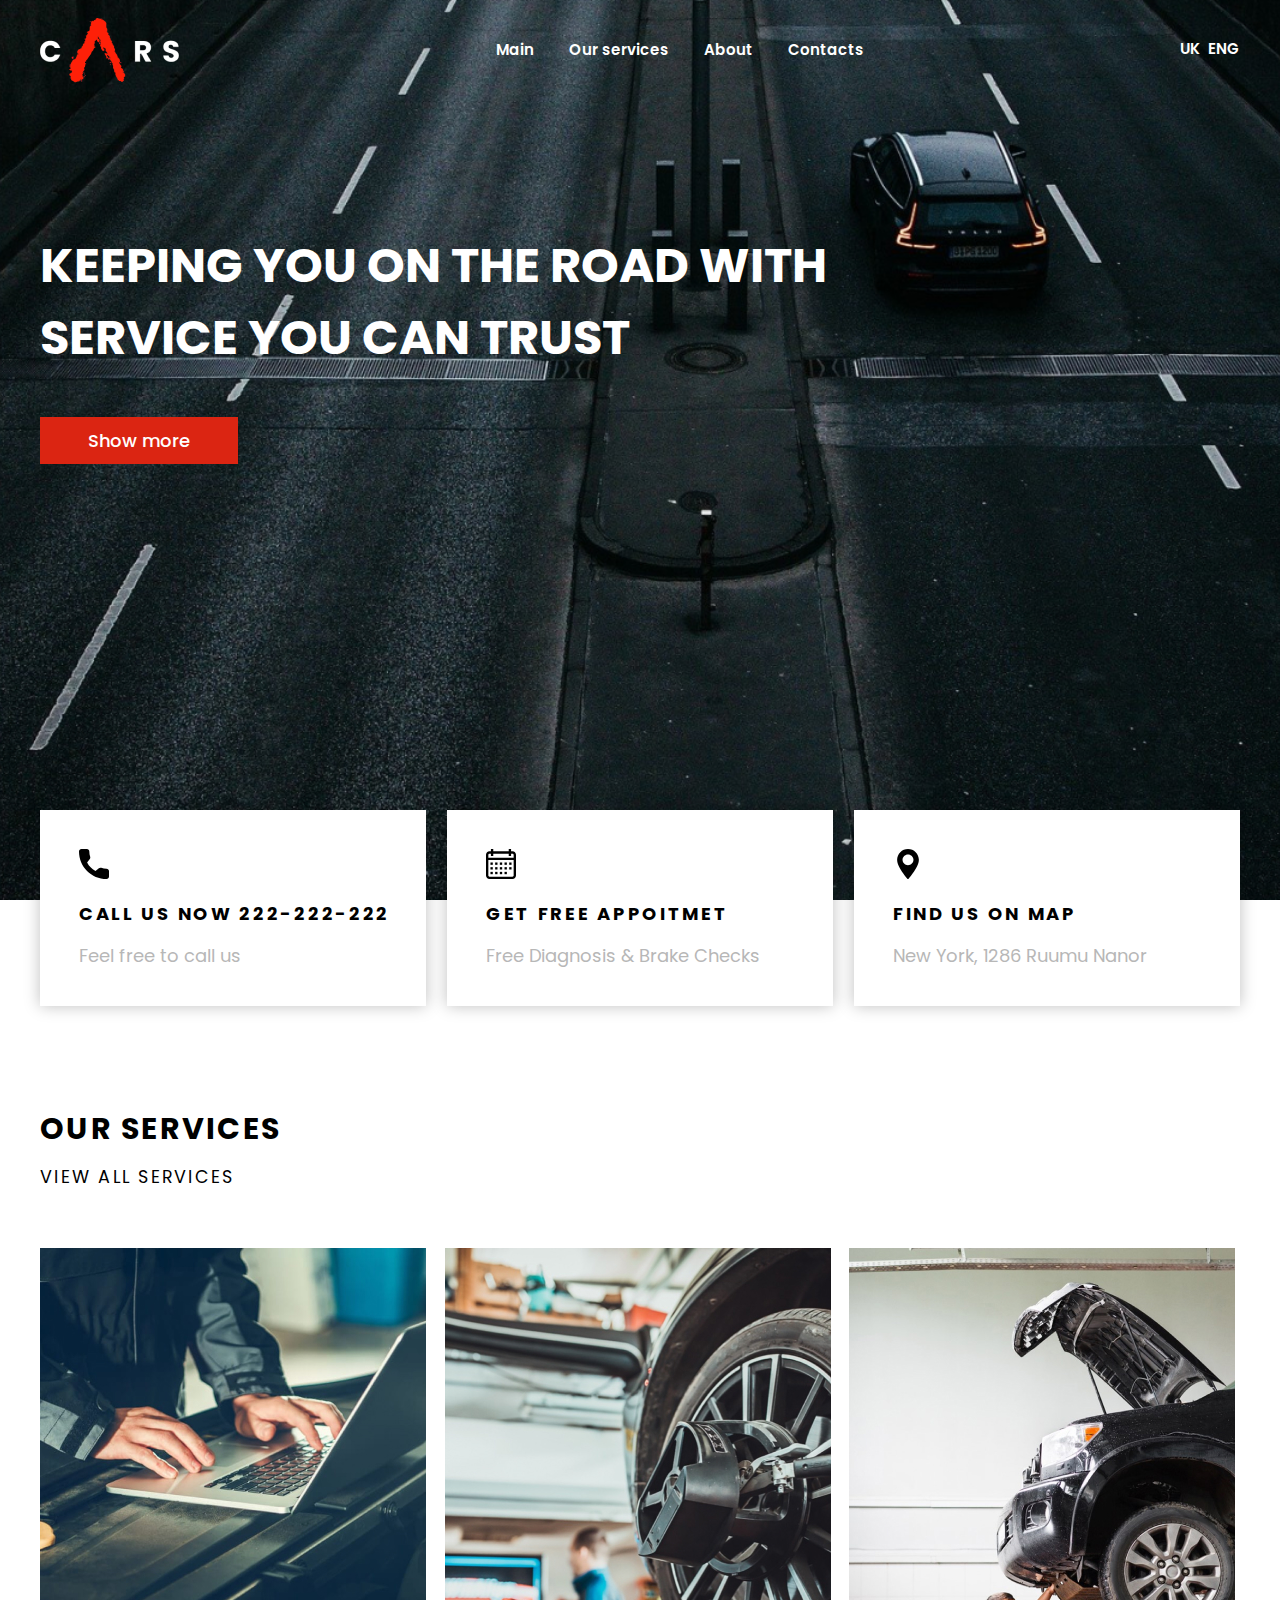
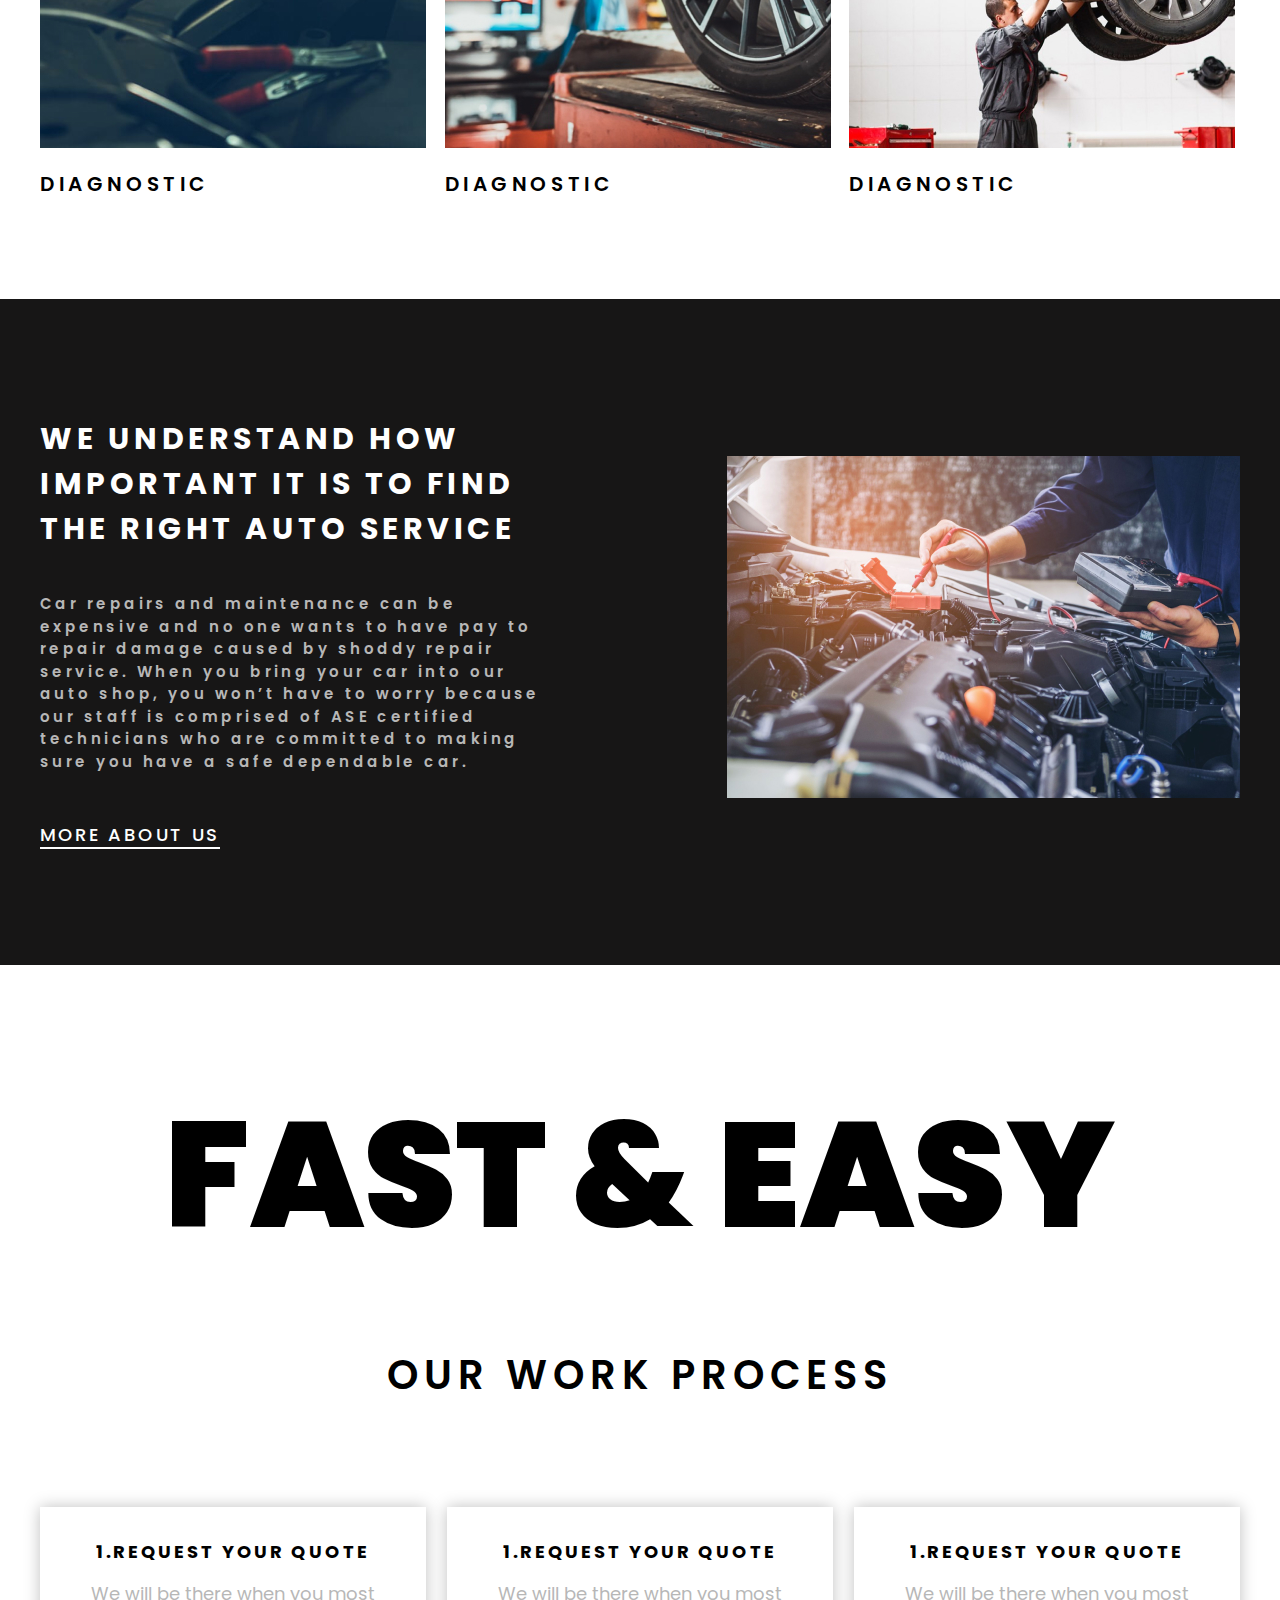
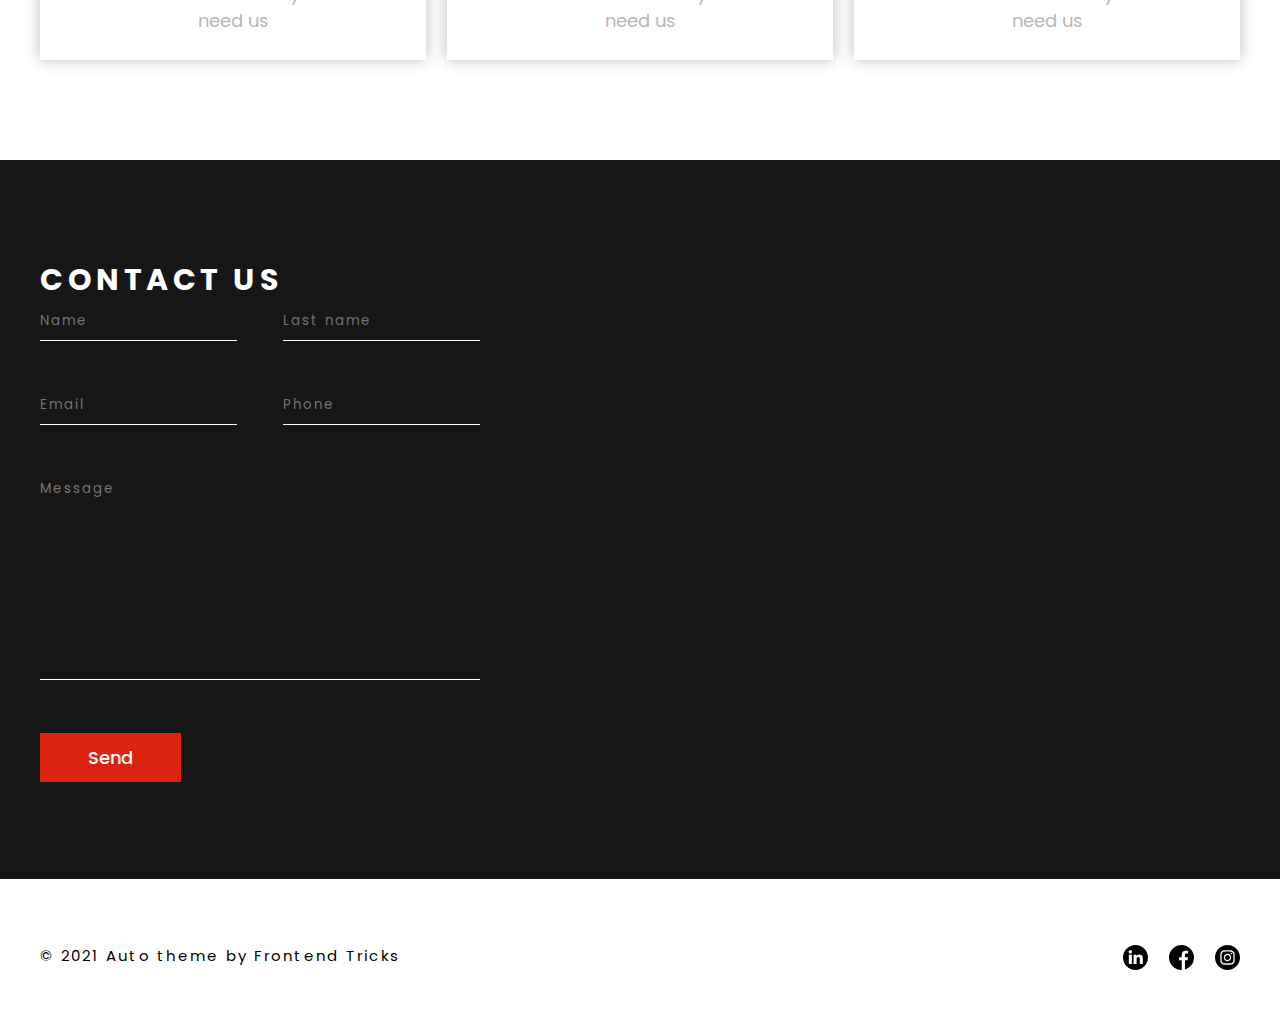
==== commit bd75c483: "15/12" ====
--- a/index.html
+++ b/index.html
@@ -9,7 +9,6 @@
     <link rel="preconnect" href="https://fonts.gstatic.com" crossorigin>
     <link href="https://fonts.googleapis.com/css2?family=Poppins:wght@400;500;600;700;900&display=swap"
     rel="stylesheet">
-    <!-- <link rel="stylesheet" href="./css/style_two.css"> -->
     <link rel="stylesheet" href="./css/style.css">
     <title>Cars</title>
 </head>
@@ -59,7 +58,7 @@
                             SERVICE YOU CAN TRUST
                         </h1>
                         <div class="intro_button _button">
-                            <a href="#">Show more</a>
+                            <a href="/error.html">Show more</a>
                         </div>
                     </div>
                 </div>
@@ -96,39 +95,38 @@
                 </div>
                 <div class="service-list">
                     <div class="service-item">
-                        <div class="block-img">
+                        <a href="/error.html" class="block-img">
                             <p class="service-item_button">+</p>
                             <img class="service-img" src="./img/diagnostic.jpg" alt="">
                             <p class="service-item_text">ANNUAL CHECKUPS <br> FROM YOUR <br> PHYSICIAN KEEP YOU <br> IN
                                 GOOD HEALTH</p>
-                        </div>
+                        </a>
                         <p class="service-item_name">
                             DIAGNOSTIC
                         </p>
                     </div>
                     <div class="service-item">
-                        <div class="block-img">
+                        <a href="/error.html" class="block-img">
                             <p class="service-item_button">+</p>
                             <img class="service-img" src="./img/tires.jpg" alt="">
                             <p class="service-item_text">ANNUAL CHECKUPS <br> FROM YOUR <br> PHYSICIAN KEEP YOU <br> IN
                                 GOOD HEALTH</p>
-                        </div>
+                        </a>
                         <p class="service-item_name">
                             DIAGNOSTIC
                         </p>
                     </div>
                     <div class="service-item">
-                        <div class="block-img">
+                        <a href="/error.html" class="block-img">
                             <p class="service-item_button">+</p>
                             <img class="service-img" src="./img/Engine.jpg" alt="">
                             <p class="service-item_text">ANNUAL CHECKUPS <br> FROM YOUR <br> PHYSICIAN KEEP YOU <br> IN
                                 GOOD HEALTH</p>
-                        </div>
+                        </a>
                         <p class="service-item_name">
                             DIAGNOSTIC
                         </p>
                     </div>
-
                 </div>
             </div>
         </section>
@@ -146,7 +144,7 @@
                             to worry because our staff is comprised of ASE certified technicians who are committed to
                             making sure you have a safe dependable car.
                         </p>
-                        <a href="#" class="block-above_link">
+                        <a href="/error.html" class="block-above_link">
                             MORE ABOUT US
                         </a>
                     </div>
@@ -218,7 +216,6 @@
                             <button type="submit">Send</button>
                         </div>
                     </form>
-                    
                 </div>
             </div>
         </section>
--- a/css/style.css
+++ b/css/style.css
@@ -1,2 +1,2 @@
-*{padding:0;margin:0;border:0}*,:after,:before{-webkit-box-sizing:border-box;box-sizing:border-box}:active,:focus{outline:none}a:active,a:focus{outline:none}aside,footer,header,nav{display:block}body,html{height:100%;width:100%;font-size:14px;line-height:1;-ms-text-size-adjust:100%;-moz-text-size-adjust:100%;-webkit-text-size-adjust:100%}button,input,textarea{font-family:inherit}input::-ms-clear{display:none}button{cursor:pointer}button::-moz-focus-inner{padding:0;border:0}a,a:visited{text-decoration:none}a:hover{text-decoration:none}ul li{list-style:none}img{vertical-align:top}h1,h2,h3,h4,h5,h6{font-weight:400}.lang-burger{display:-webkit-box;display:-ms-flexbox;display:flex;position:absolute;bottom:30px;right:30px;gap:8px}.lang-burger a{font-weight:600;font-size:15px;line-height:22px;color:white}.lang-burger a:hover{color:white;-webkit-transition:0.1s;transition:0.1s}.burger-menu{display:none}.link-img{margin:0 40px}.menu-btn{display:-webkit-box;display:-ms-flexbox;display:flex;-webkit-box-align:center;-ms-flex-align:center;align-items:center;position:absolute;right:15px;width:26px;height:26px;cursor:pointer;z-index:200;top:10px}.menu-btn>span,.menu-btn>span:after,.menu-btn>span:before{display:block;position:absolute;width:100%;height:2px;background-color:white;-webkit-transition-duration:0.25s;transition-duration:0.25s}.menu-btn>span:before{content:"";top:-8px}.menu-btn>span:after{content:"";top:8px}.menubox{display:block;text-align:center;position:fixed;visibility:hidden;top:0;right:-100%;margin:0;width:100%;height:100%;padding:70px 0;list-style:none;background:rgba(15,15,15,0.9);-webkit-box-shadow:1px 0px 6px rgba(0,0,0,0.2);box-shadow:1px 0px 6px rgba(0,0,0,0.2);-webkit-transition-duration:0.25s;transition-duration:0.25s;z-index:1000}.menu-item{display:inline-block;padding:12px 24px;font-size:24px;line-height:18px;text-transform:uppercase;color:white;text-align:center;text-decoration:none;-webkit-transition-duration:0.25s;transition-duration:0.25s}a:active{color:rgba(200,12,12,0.907)}.menu-item:hover{color:rgba(219,37,18,0.8)}#menu-toggle{opacity:0}#menu-toggle:focus~.menu-btn>span{-webkit-transform:rotate(45deg);transform:rotate(45deg)}#menu-toggle:focus~.menu-btn>span:before{-webkit-transform:rotate(0);transform:rotate(0);top:0}#menu-toggle:focus~.menu-btn>span{-webkit-transform:rotate(90deg);transform:rotate(90deg);top:0}#menu-toggle:focus~.menubox{visibility:visible;right:0}body{font-family:"Poppins",sans-serif;font-style:normal}._container{max-width:1230px;margin:0 auto;padding:0 15px}.page_one{width:100%;height:100vh;background:url(../img/road.jpg) no-repeat;background-size:cover;background-position:center;position:relative}.header_item{display:-webkit-box;display:-ms-flexbox;display:flex;gap:35px}.header_container{position:absolute;top:0;left:0;z-index:100;width:100%;height:100px;display:-webkit-box;display:-ms-flexbox;display:flex;-webkit-box-pack:justify;-ms-flex-pack:justify;justify-content:space-between;-webkit-box-align:center;-ms-flex-align:center;align-items:center;color:white;padding:0 40px}.header--fixed{position:fixed;height:50px;left:0;top:0;z-index:20;background-color:rgba(0,0,0,0.7);-webkit-transition:all 0.6s ease;transition:all 0.6s ease}.logo-img-scroll{width:100px}.header_item a{color:white;font-weight:600;font-size:15px;line-height:22px}.header_item a{color:#fff;position:relative;text-decoration:none;border-bottom:2px solid transparent;-webkit-transition:all 0.2s;transition:all 0.2s}.header_item a:hover{color:#B7B7B7;border-bottom-color:#B7B7B7;-webkit-transition:all 0.2s;transition:all 0.2s}.lang_menu{display:-webkit-box;display:-ms-flexbox;display:flex;gap:8px}.lang_menu a{font-weight:600;font-size:15px;line-height:22px;color:white}.lang_menu a:hover{color:#B7B7B7;-webkit-transition:0.2s;transition:0.2s}.intro{position:absolute;top:0;left:0;z-index:6;width:100%;height:100vh}.intro_container h1{max-width:791px;margin-top:230px;font-weight:700;font-size:48px;line-height:150%;color:#FFFFFF}.intro_button{margin-top:53px}.intro_button a,.intro_button button{padding:11px 48px;font-weight:500;font-size:18px;line-height:150%;color:#FFFFFF;background:#DB2512}.intro_button button:hover{background:#82180c;-webkit-transition:0.3s;transition:0.3s}.arrow{position:absolute;opacity:0;bottom:0;right:0;-webkit-transform:rotate(90deg);transform:rotate(90deg);width:30px;background-color:#DB2512;padding:20px;-webkit-transition:all 0.3s ease;transition:all 0.3s ease}.arrow-fixed{position:fixed;opacity:1;z-index:30;width:60px;bottom:160px;right:40px;-webkit-transform:rotate(-90deg);transform:rotate(-90deg);-webkit-transition:all 0.6s ease;transition:all 0.6s ease;border-radius:50%;background-color:rgba(219,37,18,0.6);padding:20px}.block-contakt{position:relative;margin-top:-100px}.intro_block{display:-webkit-box;display:-ms-flexbox;display:flex;-webkit-box-pack:center;-ms-flex-pack:center;justify-content:center}.block_one{padding:39px 0 37px 39px;width:100%;background:#FFFFFF;-webkit-box-shadow:0px 0px 15px rgba(0,0,0,0.25);box-shadow:0px 0px 15px rgba(0,0,0,0.25)}.block_one{margin-top:10px}.block_one:not(:last-child){margin-top:10px;margin-right:21px}.text_one_block{font-weight:700;font-size:18px;line-height:150%;letter-spacing:0.15em;margin:21px 0 15px}.text_two_block{font-weight:400;font-size:18px;line-height:150%;color:#B7B7B7}.service{padding:100px 0}.service-container{color:#000000;text-transform:uppercase;letter-spacing:0.15em}.service-title{font-weight:700;font-size:30px;line-height:150%}.service-sub-title{margin:15px 0 60px 0;font-weight:400;font-size:15px;line-height:22px}.service-list{display:-webkit-box;display:-ms-flexbox;display:flex;-webkit-box-pack:justify;-ms-flex-pack:justify;justify-content:space-between;-ms-flex-wrap:wrap;flex-wrap:wrap}.service-item{margin-right:5px}.block-img{position:relative;max-width:386px;max-height:500px;overflow:hidden;background-color:black}.block-img:hover img{-webkit-transform:scale(1.3);transform:scale(1.3);-webkit-filter:blur(1px);filter:blur(1px);opacity:0.5}.block-img:hover .service-item_button{opacity:0.8;-webkit-transition:0.5s;transition:0.5s}.block-img:hover .service-item_text{opacity:1;-webkit-transition:0.5s;transition:0.5s}.service-img{width:100%;-webkit-transition:0.5s;transition:0.5s}.service-item_text{position:absolute;bottom:32px;left:29px;font-weight:600;font-size:18px;line-height:150%;letter-spacing:0.23em;text-transform:uppercase;color:#FFFFFF;opacity:0;-webkit-transition:0.5s;transition:0.5s;max-width:269px;max-height:108px}.service-item_button{position:absolute;top:50%;left:50%;-webkit-transform:translate(-50%,-50%);transform:translate(-50%,-50%);padding:40px;font-size:18px;letter-spacing:0.23em;cursor:pointer;color:#FFFFFF;background-color:#DB2512;border-radius:50%;z-index:100;opacity:0;-webkit-transition:0.5s;transition:0.5s}.service-item_name{margin-top:21px;font-weight:600;font-size:20px;line-height:150%;letter-spacing:0.23em;text-transform:uppercase}.block-about{padding:117px 0;background:#171616}.block-item_container{display:-webkit-box;display:-ms-flexbox;display:flex;-webkit-box-pack:justify;-ms-flex-pack:justify;justify-content:space-between}.block-above_content{max-width:506px}.block-above_title{font-weight:700;font-size:30px;line-height:150%;letter-spacing:0.15em;text-transform:uppercase;color:#FFFFFF}.block-above_text{margin:42px 0 48px 0;font-weight:600;font-size:15px;line-height:150%;letter-spacing:0.23em;color:#B7B7B7}.block-above_link{font-weight:500;font-size:18px;line-height:150%;letter-spacing:0.15em;text-decoration-line:underline;text-transform:uppercase;color:#FFFFFF}.block-above_img{margin:40px 0}.above_img{width:100%}.work-process_content{text-align:center;padding:100px 0}.work-process_title{font-weight:900;font-size:148px;line-height:150%;text-transform:uppercase;color:#000000}.work-process_subtitle{margin:58px 0 92px;font-weight:600;font-size:40px;line-height:150%;letter-spacing:0.15em;text-transform:uppercase;color:#000000}.work-process_block{display:-webkit-box;display:-ms-flexbox;display:flex;-webkit-box-pack:justify;-ms-flex-pack:justify;justify-content:space-between}.work-process_item{max-width:386px;padding:31px 30px 26px 30px;margin-top:10px;background:#FFFFFF;-webkit-box-shadow:0px 0px 15px rgba(0,0,0,0.25);box-shadow:0px 0px 15px rgba(0,0,0,0.25)}.work-process_item:not(:last-child){margin-right:5px}._item-title{font-weight:700;font-size:18px;line-height:150%;letter-spacing:0.15em;text-transform:uppercase;color:#000000}._item-subtitle{margin-top:15px;font-weight:400;font-size:18px;line-height:150%;color:#B7B7B7}.block-contack{background:#171616}input,textarea{background:none;border-bottom:1px solid white;font-weight:400;font-size:15px;line-height:150%;letter-spacing:0.15em;color:#FFFFFF}input{display:block;width:197px;padding:9px 0}textarea{display:-webkit-box;display:-ms-flexbox;display:flex;width:100%;resize:none}.block-contact_contant{max-width:100%;padding:97px 0}.block-contack_title{font-weight:700;font-size:30px;line-height:150%;letter-spacing:0.15em;text-transform:uppercase;color:#FFFFFF}.block-contact_form{display:block;max-width:440px}._form-input{display:-webkit-box;display:-ms-flexbox;display:flex}._input-two{margin:45px 0 54px 0}._input-name{margin-right:46px}._input-mail{margin-right:46px}.block-contact_btn{padding:11px 76px;margin-top:37px;font-weight:500;font-size:18px;line-height:150%;text-transform:uppercase;color:#FFFFFF;background:#DB2512}.footer{padding:66px 0 61px 0}.footer-error{padding:10px 0 10px 0}.footer-contant{display:-webkit-box;display:-ms-flexbox;display:flex;-webkit-box-pack:justify;-ms-flex-pack:justify;justify-content:space-between}.footer-text{font-weight:400;font-size:15px;line-height:150%;letter-spacing:0.15em;color:#000000}.logo-facebook{margin-left:21px}.logo-inst{margin-left:21px}@media (max-width:1052px){.block-above_content{max-width:100%}}@media (max-width:811px){.service{text-align:center}.service-list{-webkit-box-pack:center;-ms-flex-pack:center;justify-content:center}}@media (max-width:782px){.block-contakt{margin-top:0}}@media (max-width:761px){.arrow{display:none}.header_item{display:none}.lang_menu{display:none}.burger-menu{display:block}}@media (max-width:698px){.footer-contant{display:block}.footer-social{margin-top:15px;text-align:center}.footer-text{text-align:center}.work-process_title{font-size:100px}.work-process_block{display:block}.work-process_item{max-width:100%}.intro_block{display:block;width:100%;text-align:center}.text_one_block{font-size:14px}.intro_container h1{font-size:30px}.block_one{display:-webkit-box;display:-ms-flexbox;display:flex;-webkit-box-orient:vertical;-webkit-box-direction:normal;-ms-flex-direction:column;flex-direction:column;-webkit-box-align:center;-ms-flex-align:center;align-items:center;-webkit-box-pack:center;-ms-flex-pack:center;justify-content:center;padding:39px 0}}@media (max-width:500px){.work-process_title{font-size:80px}.work-process_subtitle{font-size:35px}}@media (max-width:475px){._form-input{display:block}input{width:100%}._input-last-name{margin-top:45px}._input-phone{margin-top:45px}}@media (max-width:400px){.work-process_title{font-size:70px}.work-process_subtitle{font-size:30px}.service-item_text{font-size:16px}}@media (max-width:350px){.work-process_title{font-size:60px}.service-item_text{font-size:14px;bottom:15px}}@media (max-width:300px){.work-process_title{font-size:50px}.block-above_title{font-size:25px}.work-process_subtitle{font-size:30px}.service-item_text{font-size:10px}}
+*{padding:0;margin:0;border:0}*,:after,:before{-webkit-box-sizing:border-box;box-sizing:border-box}:active,:focus{outline:none}a:active,a:focus{outline:none}aside,footer,header,nav{display:block}body,html{height:100%;width:100%;font-size:14px;line-height:1;-ms-text-size-adjust:100%;-moz-text-size-adjust:100%;-webkit-text-size-adjust:100%}button,input,textarea{font-family:inherit}input::-ms-clear{display:none}button{cursor:pointer}button::-moz-focus-inner{padding:0;border:0}a,a:visited{text-decoration:none}a:hover{text-decoration:none}ul li{list-style:none}img{vertical-align:top}h1,h2,h3,h4,h5,h6{font-weight:400}.lang-burger{display:-webkit-box;display:-ms-flexbox;display:flex;position:absolute;bottom:30px;right:30px;gap:8px}.lang-burger a{font-weight:600;font-size:15px;line-height:22px;color:white}.lang-burger a:hover{color:white;-webkit-transition:0.1s;transition:0.1s}.burger-menu{display:none}.link-img{margin:0 40px}.menu-btn{display:-webkit-box;display:-ms-flexbox;display:flex;-webkit-box-align:center;-ms-flex-align:center;align-items:center;position:absolute;right:15px;width:26px;height:26px;cursor:pointer;z-index:200;top:10px}.menu-btn>span,.menu-btn>span:after,.menu-btn>span:before{display:block;position:absolute;width:100%;height:2px;background-color:white;-webkit-transition-duration:0.25s;transition-duration:0.25s}.menu-btn>span:before{content:"";top:-8px}.menu-btn>span:after{content:"";top:8px}.menubox{display:block;text-align:center;position:fixed;visibility:hidden;top:0;right:-100%;margin:0;width:100%;height:100%;padding:70px 0;list-style:none;background:rgba(15,15,15,0.9);-webkit-box-shadow:1px 0px 6px rgba(0,0,0,0.2);box-shadow:1px 0px 6px rgba(0,0,0,0.2);-webkit-transition-duration:0.25s;transition-duration:0.25s;z-index:1000}.menu-item{display:inline-block;padding:12px 24px;font-size:24px;line-height:18px;text-transform:uppercase;color:white;text-align:center;text-decoration:none;-webkit-transition-duration:0.25s;transition-duration:0.25s}a:active{color:rgba(200,12,12,0.907)}.menu-item:hover{color:rgba(219,37,18,0.8)}#menu-toggle{opacity:0}#menu-toggle:focus~.menu-btn>span{-webkit-transform:rotate(45deg);transform:rotate(45deg)}#menu-toggle:focus~.menu-btn>span:before{-webkit-transform:rotate(0);transform:rotate(0);top:0}#menu-toggle:focus~.menu-btn>span{-webkit-transform:rotate(90deg);transform:rotate(90deg);top:0}#menu-toggle:focus~.menubox{visibility:visible;right:0}.header_container{display:-webkit-box;display:-ms-flexbox;display:flex;-webkit-box-pack:justify;-ms-flex-pack:justify;justify-content:space-between;-webkit-box-align:center;-ms-flex-align:center;align-items:center}body{font-family:"Poppins",sans-serif;font-style:normal;font-size:15px}._container{max-width:1230px;margin:0 auto;padding:0 15px}.page_one{width:100%;height:100vh;background:url(../img/road.jpg) no-repeat;background-size:cover;background-position:center;position:relative}.header_container{position:absolute;top:0;left:0;z-index:100;width:100%;height:100px;color:#FFFFFF;padding:0 40px}.header--fixed{position:fixed;height:50px;left:0;top:0;z-index:20;background-color:rgba(0,0,0,0.7);-webkit-transition:all 0.5s ease;transition:all 0.5s ease}.logo-img-scroll{width:100px}.header_item{display:-webkit-box;display:-ms-flexbox;display:flex;gap:35px}.header_item a{font-weight:600;line-height:22px;color:#FFFFFF;position:relative;text-decoration:none;border-bottom:2px solid transparent;-webkit-transition:all 0.5s;transition:all 0.5s}.header_item a:hover{color:#B7B7B7;border-bottom-color:#B7B7B7}.lang_menu{display:-webkit-box;display:-ms-flexbox;display:flex;gap:8px}.lang_menu a{font-weight:600;line-height:22px;color:#FFFFFF;border-bottom:2px solid transparent;-webkit-transition:all 0.5s;transition:all 0.5s}.lang_menu a:hover{color:#B7B7B7;border-bottom-color:#B7B7B7}.intro{position:absolute;top:0;left:0;z-index:6;width:100%;height:100vh}.intro_container h1{max-width:791px;margin-top:230px;font-weight:700;font-size:48px;line-height:150%;color:#FFFFFF}.intro_button{margin-top:53px}.intro_button a,.intro_button button{padding:11px 48px;font-weight:500;font-size:18px;line-height:150%;color:#FFFFFF;background:#DB2512}.intro_button a:hover,.intro_button button:hover{background:#82180c;-webkit-transition:0.5s;transition:0.5s}.arrow{position:absolute;opacity:0;bottom:0;right:0;-webkit-transform:rotate(90deg);transform:rotate(90deg);width:30px;background-color:#DB2512;padding:20px;-webkit-transition:all 0.5s ease;transition:all 0.5s ease}.arrow-fixed{position:fixed;opacity:1;z-index:30;width:60px;bottom:160px;right:40px;-webkit-transform:rotate(-90deg);transform:rotate(-90deg);-webkit-transition:all 0.5s ease;transition:all 0.5s ease;border-radius:50%;background-color:rgba(219,37,18,0.6);padding:20px}.arrow-fixed:hover{background-color:rgb(219,37,18);-webkit-box-shadow:0px 0px 15px rgb(219,37,18);box-shadow:0px 0px 15px rgb(219,37,18)}.block-contakt{position:relative;margin-top:-100px}.intro_block{display:-webkit-box;display:-ms-flexbox;display:flex;-webkit-box-pack:center;-ms-flex-pack:center;justify-content:center}.block_one{padding:39px 0 37px 39px;width:100%;background:#FFFFFF;-webkit-box-shadow:0px 0px 15px rgba(0,0,0,0.25);box-shadow:0px 0px 15px rgba(0,0,0,0.25)}.block_one{margin-top:10px}.block_one:not(:last-child){margin-top:10px;margin-right:21px}.text_one_block{font-weight:700;font-size:18px;line-height:150%;letter-spacing:0.15em;margin:21px 0 15px}.text_two_block{font-weight:400;font-size:18px;line-height:150%;color:#B7B7B7}.service{padding:100px 0}.service-container{color:#000;text-transform:uppercase;letter-spacing:0.15em}.service-title{font-weight:700;font-size:30px;line-height:150%}.service-sub-title{margin:15px 0 60px 0;font-weight:400;line-height:22px}.service-list{display:-webkit-box;display:-ms-flexbox;display:flex;-webkit-box-pack:justify;-ms-flex-pack:justify;justify-content:space-between;-ms-flex-wrap:wrap;flex-wrap:wrap}.service-item{margin-right:5px}.block-img{display:block;position:relative;max-width:386px;max-height:500px;overflow:hidden;background-color:black}.block-img:hover img{-webkit-transform:scale(1.3);transform:scale(1.3);-webkit-filter:blur(1px);filter:blur(1px);opacity:0.5}.block-img:hover .service-item_button{opacity:0.8;-webkit-transition:0.5s;transition:0.5s}.block-img:hover .service-item_text{opacity:1;-webkit-transition:0.5s;transition:0.5s}.service-img{width:100%;-webkit-transition:0.5s;transition:0.5s}.service-item_text{position:absolute;bottom:32px;left:29px;font-weight:600;font-size:18px;line-height:150%;letter-spacing:0.23em;text-transform:uppercase;color:#FFFFFF;opacity:0;-webkit-transition:0.5s;transition:0.5s;max-width:269px;max-height:108px}.service-item_button{position:absolute;top:50%;left:50%;-webkit-transform:translate(-50%,-50%);transform:translate(-50%,-50%);padding:40px;font-size:18px;letter-spacing:0.23em;cursor:pointer;color:#FFFFFF;background-color:#DB2512;border-radius:50%;z-index:100;opacity:0;-webkit-transition:0.5s;transition:0.5s}.service-item_name{margin-top:21px;font-weight:600;font-size:20px;line-height:150%;letter-spacing:0.23em;text-transform:uppercase}.block-about{padding:117px 0;background:#171616}.block-item_container{display:-webkit-box;display:-ms-flexbox;display:flex;-webkit-box-pack:justify;-ms-flex-pack:justify;justify-content:space-between}.block-above_content{max-width:506px}.block-above_title{font-weight:700;font-size:30px;line-height:150%;letter-spacing:0.15em;text-transform:uppercase;color:#FFFFFF}.block-above_text{margin:42px 0 48px 0;font-weight:600;line-height:150%;letter-spacing:0.23em;color:#B7B7B7}.block-above_link{font-weight:500;font-size:18px;line-height:150%;letter-spacing:0.15em;border-bottom:2px solid #FFFFFF;text-transform:uppercase;color:#FFFFFF;-webkit-transition:all 0.5s;transition:all 0.5s}.block-above_link:hover{border-bottom-color:#DB2512;color:red}.block-above_img{margin:40px 0}.above_img{width:100%}.work-process_content{text-align:center;padding:100px 0}.work-process_title{font-weight:900;font-size:148px;line-height:150%;text-transform:uppercase;color:#000}.work-process_subtitle{margin:58px 0 92px;font-weight:600;font-size:40px;line-height:150%;letter-spacing:0.15em;text-transform:uppercase;color:#000}.work-process_block{display:-webkit-box;display:-ms-flexbox;display:flex;-webkit-box-pack:justify;-ms-flex-pack:justify;justify-content:space-between}.work-process_item{max-width:386px;padding:31px 30px 26px 30px;margin-top:10px;background:#FFFFFF;-webkit-box-shadow:0px 0px 15px rgba(0,0,0,0.25);box-shadow:0px 0px 15px rgba(0,0,0,0.25)}.work-process_item:not(:last-child){margin-right:5px}._item-title{font-weight:700;font-size:18px;line-height:150%;letter-spacing:0.15em;text-transform:uppercase;color:#000}._item-subtitle{margin-top:15px;font-weight:400;font-size:18px;line-height:150%;color:#B7B7B7}.block-contack{background:#171616}input,textarea{background:none;border-bottom:1px solid #FFFFFF;font-weight:400;line-height:150%;letter-spacing:0.15em;color:#FFFFFF}input{display:block;width:197px;padding:9px 0}textarea{display:-webkit-box;display:-ms-flexbox;display:flex;width:100%;resize:none}.block-contact_contant{max-width:100%;padding:97px 0}.block-contack_title{font-weight:700;font-size:30px;line-height:150%;letter-spacing:0.15em;text-transform:uppercase;color:#FFFFFF}.block-contact_form{display:block;max-width:440px}._form-input{display:-webkit-box;display:-ms-flexbox;display:flex}._input-two{margin:45px 0 54px 0}._input-name{margin-right:46px}._input-mail{margin-right:46px}.block-contact_btn{padding:11px 76px;margin-top:37px;font-weight:500;font-size:18px;line-height:150%;text-transform:uppercase;color:#FFFFFF;background:#DB2512}.footer{padding:66px 0 61px 0}.footer-social{display:-webkit-box;display:-ms-flexbox;display:flex;gap:21px}.footer-error{padding:10px 0 10px 0}.footer-contant{display:-webkit-box;display:-ms-flexbox;display:flex;-webkit-box-pack:justify;-ms-flex-pack:justify;justify-content:space-between}.footer-text{font-weight:400;line-height:150%;letter-spacing:0.15em;color:#000}.section__error{height:100vh;display:-webkit-box;display:-ms-flexbox;display:flex;-webkit-box-orient:vertical;-webkit-box-direction:normal;-ms-flex-direction:column;flex-direction:column;-webkit-box-align:center;-ms-flex-align:center;align-items:center;-webkit-box-pack:center;-ms-flex-pack:center;justify-content:center;color:#FFFFFF;position:relative}.section__error span{display:inline-block;font-size:48px;margin-bottom:100px}.section__error span:first-child{margin:0 auto 25px 0}.section__error span:nth-child(2){margin-left:auto}.section__error h2{display:inline-block;font-size:24px;margin-left:auto}.section__error img{width:50px;position:absolute;left:50%;bottom:30%;mix-blend-mode:difference}.section__error svg{margin-top:50px}@media (max-width:1052px){.block-above_content{max-width:100%}.section__error span{font-size:24px}.section__error h2{font-size:18px}}@media (max-width:811px){.service{text-align:center}.service-list{-webkit-box-pack:center;-ms-flex-pack:center;justify-content:center}}@media (max-width:782px){.block-contakt{margin-top:0}}@media (max-width:761px){.arrow{display:none}.header_item{display:none}.lang_menu{display:none}.burger-menu{display:block}}@media (max-width:698px){.footer-contant{display:block}.footer-social{margin-top:15px;text-align:center}.footer-text{text-align:center}.work-process_title{font-size:100px}.work-process_block{display:block}.work-process_item{max-width:100%}.intro_block{display:block;width:100%;text-align:center}.text_one_block{font-size:14px}.intro_container h1{font-size:30px}.block_one{display:-webkit-box;display:-ms-flexbox;display:flex;-webkit-box-orient:vertical;-webkit-box-direction:normal;-ms-flex-direction:column;flex-direction:column;-webkit-box-align:center;-ms-flex-align:center;align-items:center;-webkit-box-pack:center;-ms-flex-pack:center;justify-content:center;padding:39px 0}}@media (max-width:500px){.work-process_title{font-size:80px}.work-process_subtitle{font-size:35px}}@media (max-width:475px){._form-input{display:block}input{width:100%}._input-last-name{margin-top:45px}._input-phone{margin-top:45px}}@media (max-width:400px){.work-process_title{font-size:70px}.work-process_subtitle{font-size:30px}.service-item_text{font-size:16px}}@media (max-width:350px){.work-process_title{font-size:60px}.service-item_text{font-size:14px;bottom:15px}}@media (max-width:300px){.work-process_title{font-size:50px}.block-above_title{font-size:25px}.work-process_subtitle{font-size:30px}.service-item_text{font-size:10px}}
 /*# sourceMappingURL=style.css.map */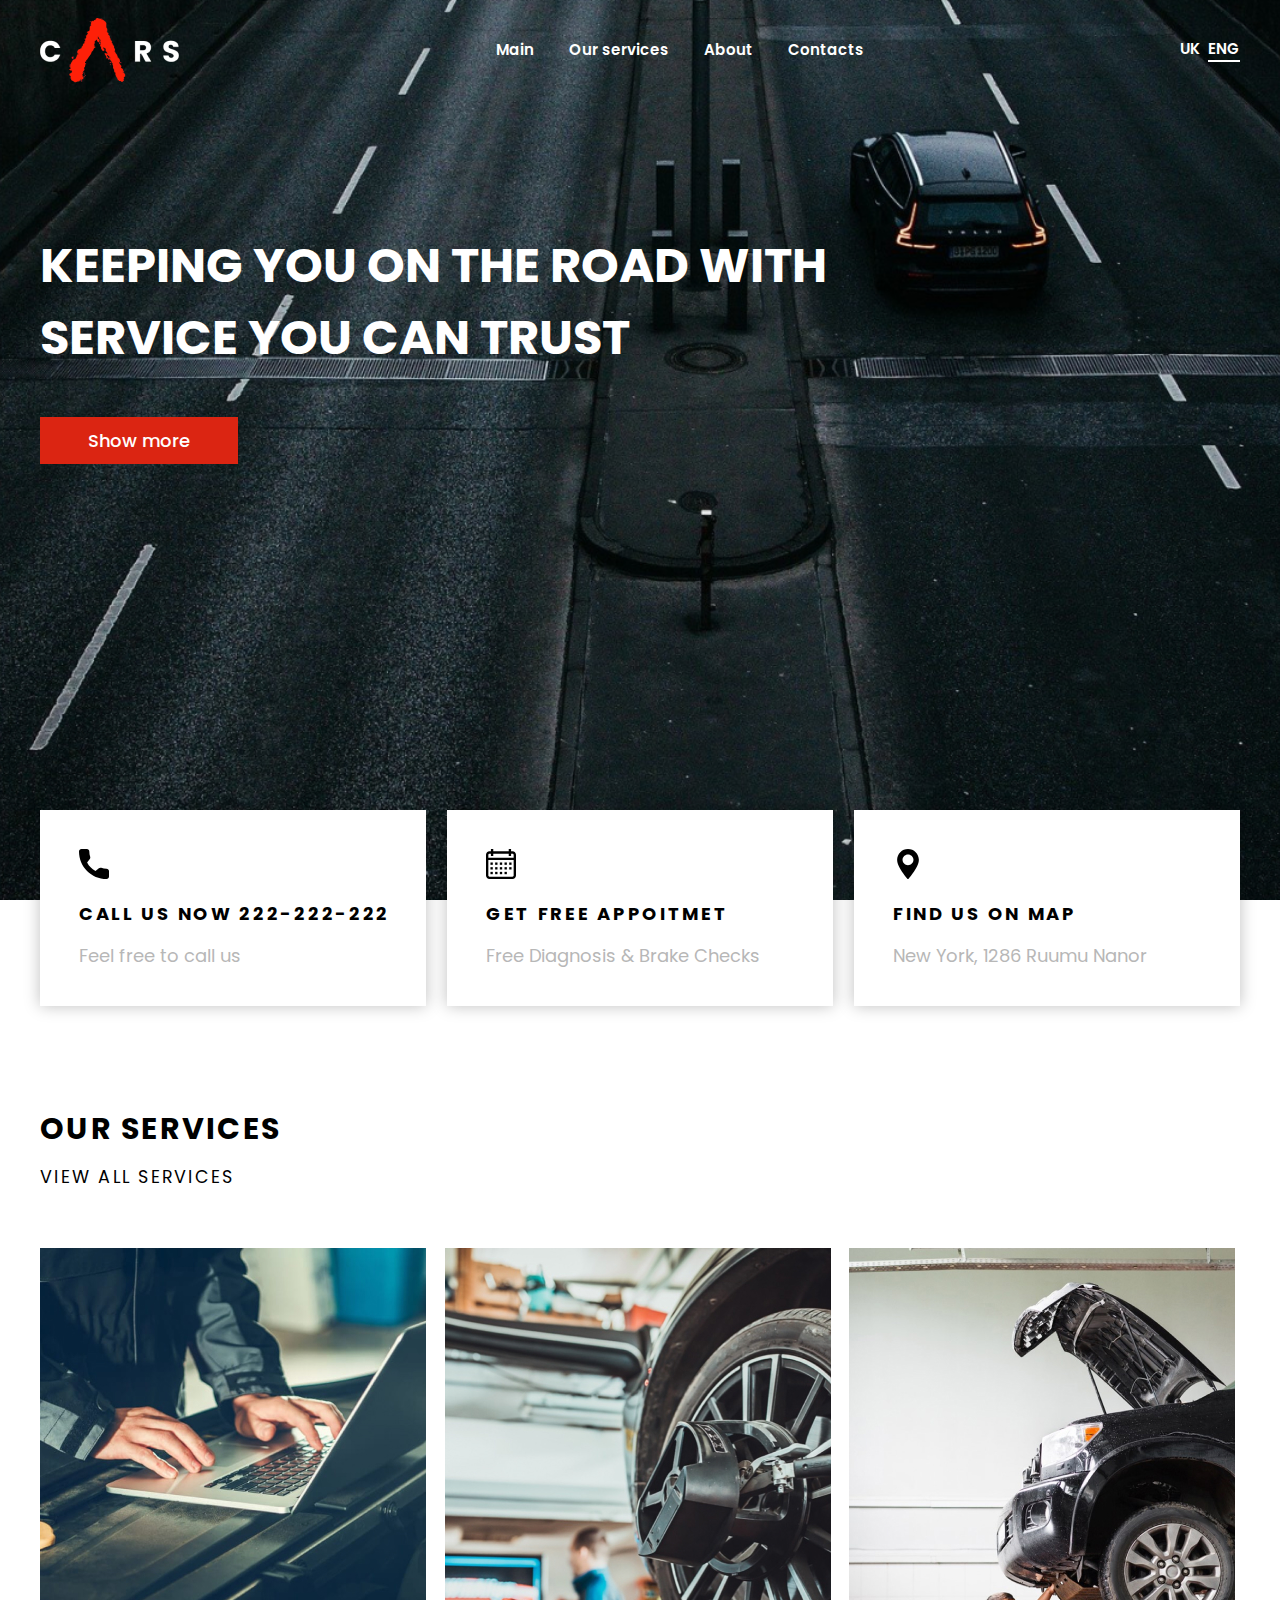
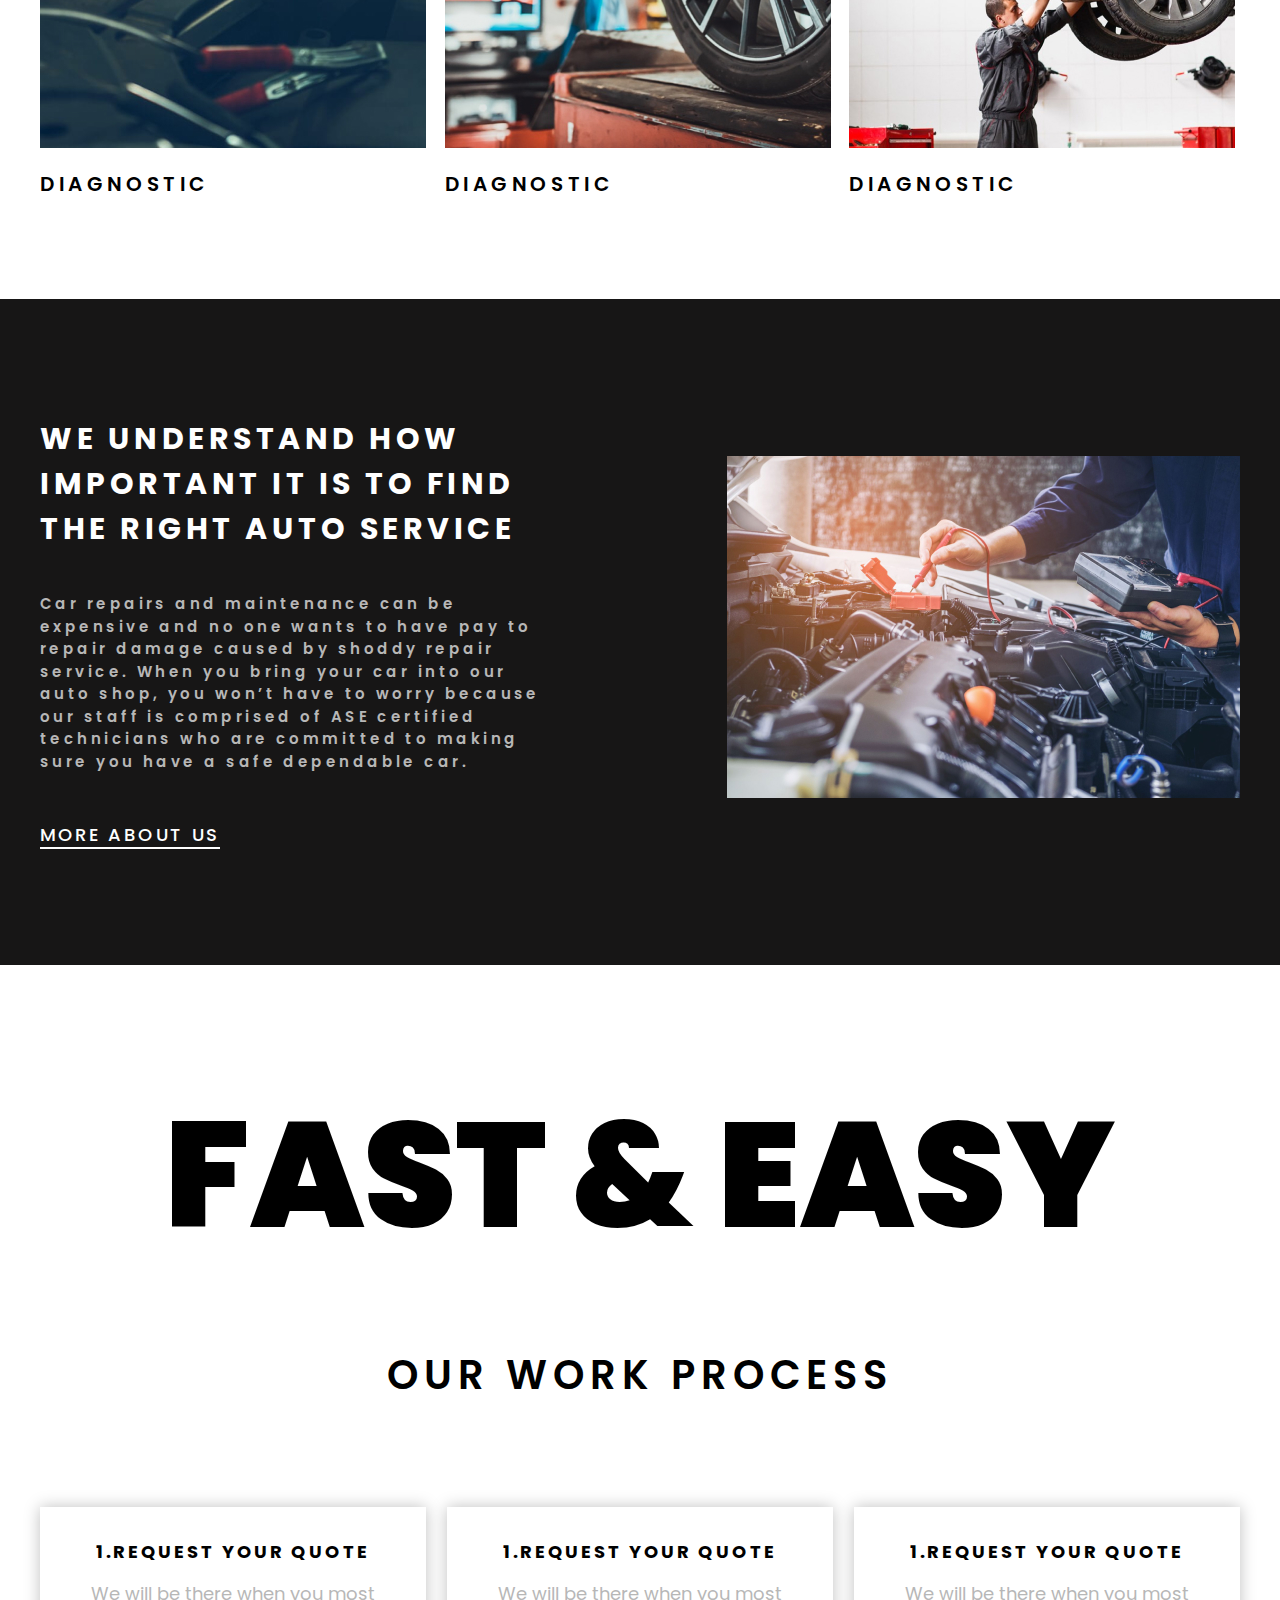
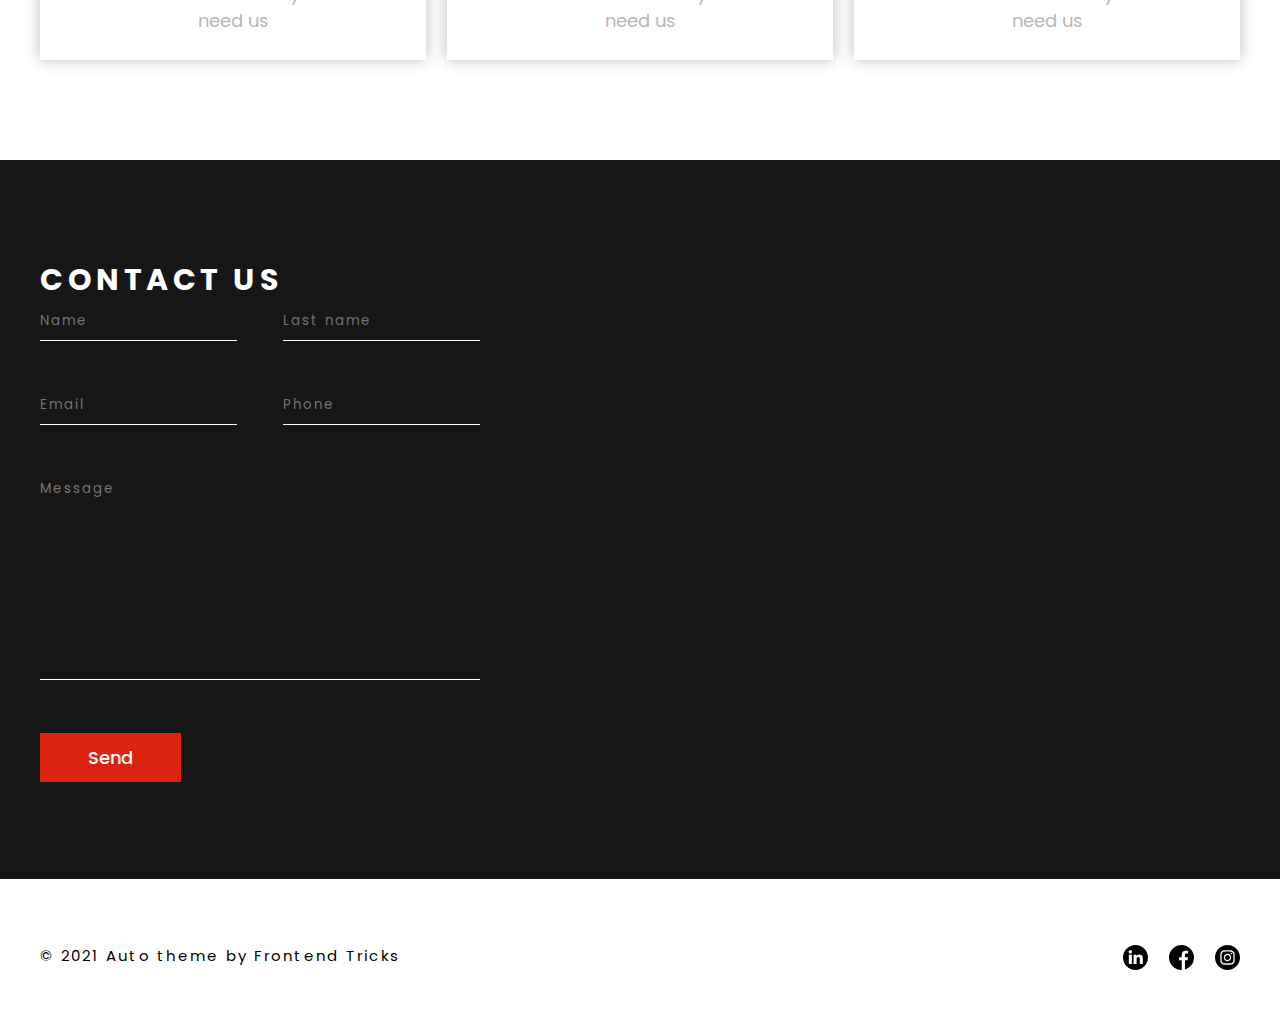
==== commit 9e41970a: "last-edit" ====
--- a/index.html
+++ b/index.html
@@ -40,13 +40,13 @@
                         <li><a href="#contact" class="menu-item">Contacts</a></li>
                         <div class="lang-burger">
                             <a href="./index-UK.html">UK</a>
-                            <a href="./index.html">ENG</a>
+                            <a href="./index.html" class="lang_active">ENG</a>
                         </div>
                     </ul>
                 </div>
                 <div class="lang_menu">
                     <a href="./index-UK.html">UK</a>
-                    <a href="./index.html">ENG</a>
+                    <a href="./index.html" class="lang_active">ENG</a>
                 </div>
             </header>
             <a href="#main"><img class="arrow" src="./img/arrow.png" alt=""></a>
@@ -226,10 +226,16 @@
                     <p class="footer-text">© 2021 Auto theme by Frontend Tricks
                     </p>
                     <div class="footer-social">
-                        <a class="soc-in" href="#"><img src="./img/linkedin 1.svg" alt="" class="logo-in"></a>
-                        <a class="soc-facebook" href="#"><img src="./img/facebook 1.svg" alt=""
-                                class="logo-facebook"></a>
-                        <a class="soc-instagram" href="#"><img src="./img/instagram.svg" alt="" class="logo-inst"></a>
+                        <a class="soc-in" href="https://www.linkedin.com/" target="_blank">
+                            <img src="./img/linkedin 1.svg" alt="" class="logo-in">
+                        </a>
+                        <a class="soc-facebook" href="https://www.facebook.com/?locale=uk_UA" target="_blank">
+                            <img src="./img/facebook 1.svg" alt=""
+                                class="logo-facebook">
+                            </a>
+                        <a class="soc-instagram" href="https://www.instagram.com/" target="_blank">
+                            <img src="./img/instagram.svg" alt="" class="logo-inst">
+                        </a>
                     </div>
                 </div>
             </div>
--- a/css/style.css
+++ b/css/style.css
@@ -1,2 +1,2 @@
-*{padding:0;margin:0;border:0}*,:after,:before{-webkit-box-sizing:border-box;box-sizing:border-box}:active,:focus{outline:none}a:active,a:focus{outline:none}aside,footer,header,nav{display:block}body,html{height:100%;width:100%;font-size:14px;line-height:1;-ms-text-size-adjust:100%;-moz-text-size-adjust:100%;-webkit-text-size-adjust:100%}button,input,textarea{font-family:inherit}input::-ms-clear{display:none}button{cursor:pointer}button::-moz-focus-inner{padding:0;border:0}a,a:visited{text-decoration:none}a:hover{text-decoration:none}ul li{list-style:none}img{vertical-align:top}h1,h2,h3,h4,h5,h6{font-weight:400}.lang-burger{display:-webkit-box;display:-ms-flexbox;display:flex;position:absolute;bottom:30px;right:30px;gap:8px}.lang-burger a{font-weight:600;font-size:15px;line-height:22px;color:white}.lang-burger a:hover{color:white;-webkit-transition:0.1s;transition:0.1s}.burger-menu{display:none}.link-img{margin:0 40px}.menu-btn{display:-webkit-box;display:-ms-flexbox;display:flex;-webkit-box-align:center;-ms-flex-align:center;align-items:center;position:absolute;right:15px;width:26px;height:26px;cursor:pointer;z-index:200;top:10px}.menu-btn>span,.menu-btn>span:after,.menu-btn>span:before{display:block;position:absolute;width:100%;height:2px;background-color:white;-webkit-transition-duration:0.25s;transition-duration:0.25s}.menu-btn>span:before{content:"";top:-8px}.menu-btn>span:after{content:"";top:8px}.menubox{display:block;text-align:center;position:fixed;visibility:hidden;top:0;right:-100%;margin:0;width:100%;height:100%;padding:70px 0;list-style:none;background:rgba(15,15,15,0.9);-webkit-box-shadow:1px 0px 6px rgba(0,0,0,0.2);box-shadow:1px 0px 6px rgba(0,0,0,0.2);-webkit-transition-duration:0.25s;transition-duration:0.25s;z-index:1000}.menu-item{display:inline-block;padding:12px 24px;font-size:24px;line-height:18px;text-transform:uppercase;color:white;text-align:center;text-decoration:none;-webkit-transition-duration:0.25s;transition-duration:0.25s}a:active{color:rgba(200,12,12,0.907)}.menu-item:hover{color:rgba(219,37,18,0.8)}#menu-toggle{opacity:0}#menu-toggle:focus~.menu-btn>span{-webkit-transform:rotate(45deg);transform:rotate(45deg)}#menu-toggle:focus~.menu-btn>span:before{-webkit-transform:rotate(0);transform:rotate(0);top:0}#menu-toggle:focus~.menu-btn>span{-webkit-transform:rotate(90deg);transform:rotate(90deg);top:0}#menu-toggle:focus~.menubox{visibility:visible;right:0}.header_container{display:-webkit-box;display:-ms-flexbox;display:flex;-webkit-box-pack:justify;-ms-flex-pack:justify;justify-content:space-between;-webkit-box-align:center;-ms-flex-align:center;align-items:center}body{font-family:"Poppins",sans-serif;font-style:normal;font-size:15px}._container{max-width:1230px;margin:0 auto;padding:0 15px}.page_one{width:100%;height:100vh;background:url(../img/road.jpg) no-repeat;background-size:cover;background-position:center;position:relative}.header_container{position:absolute;top:0;left:0;z-index:100;width:100%;height:100px;color:#FFFFFF;padding:0 40px}.header--fixed{position:fixed;height:50px;left:0;top:0;z-index:20;background-color:rgba(0,0,0,0.7);-webkit-transition:all 0.5s ease;transition:all 0.5s ease}.logo-img-scroll{width:100px}.header_item{display:-webkit-box;display:-ms-flexbox;display:flex;gap:35px}.header_item a{font-weight:600;line-height:22px;color:#FFFFFF;position:relative;text-decoration:none;border-bottom:2px solid transparent;-webkit-transition:all 0.5s;transition:all 0.5s}.header_item a:hover{color:#B7B7B7;border-bottom-color:#B7B7B7}.lang_menu{display:-webkit-box;display:-ms-flexbox;display:flex;gap:8px}.lang_menu a{font-weight:600;line-height:22px;color:#FFFFFF;border-bottom:2px solid transparent;-webkit-transition:all 0.5s;transition:all 0.5s}.lang_menu a:hover{color:#B7B7B7;border-bottom-color:#B7B7B7}.intro{position:absolute;top:0;left:0;z-index:6;width:100%;height:100vh}.intro_container h1{max-width:791px;margin-top:230px;font-weight:700;font-size:48px;line-height:150%;color:#FFFFFF}.intro_button{margin-top:53px}.intro_button a,.intro_button button{padding:11px 48px;font-weight:500;font-size:18px;line-height:150%;color:#FFFFFF;background:#DB2512}.intro_button a:hover,.intro_button button:hover{background:#82180c;-webkit-transition:0.5s;transition:0.5s}.arrow{position:absolute;opacity:0;bottom:0;right:0;-webkit-transform:rotate(90deg);transform:rotate(90deg);width:30px;background-color:#DB2512;padding:20px;-webkit-transition:all 0.5s ease;transition:all 0.5s ease}.arrow-fixed{position:fixed;opacity:1;z-index:30;width:60px;bottom:160px;right:40px;-webkit-transform:rotate(-90deg);transform:rotate(-90deg);-webkit-transition:all 0.5s ease;transition:all 0.5s ease;border-radius:50%;background-color:rgba(219,37,18,0.6);padding:20px}.arrow-fixed:hover{background-color:rgb(219,37,18);-webkit-box-shadow:0px 0px 15px rgb(219,37,18);box-shadow:0px 0px 15px rgb(219,37,18)}.block-contakt{position:relative;margin-top:-100px}.intro_block{display:-webkit-box;display:-ms-flexbox;display:flex;-webkit-box-pack:center;-ms-flex-pack:center;justify-content:center}.block_one{padding:39px 0 37px 39px;width:100%;background:#FFFFFF;-webkit-box-shadow:0px 0px 15px rgba(0,0,0,0.25);box-shadow:0px 0px 15px rgba(0,0,0,0.25)}.block_one{margin-top:10px}.block_one:not(:last-child){margin-top:10px;margin-right:21px}.text_one_block{font-weight:700;font-size:18px;line-height:150%;letter-spacing:0.15em;margin:21px 0 15px}.text_two_block{font-weight:400;font-size:18px;line-height:150%;color:#B7B7B7}.service{padding:100px 0}.service-container{color:#000;text-transform:uppercase;letter-spacing:0.15em}.service-title{font-weight:700;font-size:30px;line-height:150%}.service-sub-title{margin:15px 0 60px 0;font-weight:400;line-height:22px}.service-list{display:-webkit-box;display:-ms-flexbox;display:flex;-webkit-box-pack:justify;-ms-flex-pack:justify;justify-content:space-between;-ms-flex-wrap:wrap;flex-wrap:wrap}.service-item{margin-right:5px}.block-img{display:block;position:relative;max-width:386px;max-height:500px;overflow:hidden;background-color:black}.block-img:hover img{-webkit-transform:scale(1.3);transform:scale(1.3);-webkit-filter:blur(1px);filter:blur(1px);opacity:0.5}.block-img:hover .service-item_button{opacity:0.8;-webkit-transition:0.5s;transition:0.5s}.block-img:hover .service-item_text{opacity:1;-webkit-transition:0.5s;transition:0.5s}.service-img{width:100%;-webkit-transition:0.5s;transition:0.5s}.service-item_text{position:absolute;bottom:32px;left:29px;font-weight:600;font-size:18px;line-height:150%;letter-spacing:0.23em;text-transform:uppercase;color:#FFFFFF;opacity:0;-webkit-transition:0.5s;transition:0.5s;max-width:269px;max-height:108px}.service-item_button{position:absolute;top:50%;left:50%;-webkit-transform:translate(-50%,-50%);transform:translate(-50%,-50%);padding:40px;font-size:18px;letter-spacing:0.23em;cursor:pointer;color:#FFFFFF;background-color:#DB2512;border-radius:50%;z-index:100;opacity:0;-webkit-transition:0.5s;transition:0.5s}.service-item_name{margin-top:21px;font-weight:600;font-size:20px;line-height:150%;letter-spacing:0.23em;text-transform:uppercase}.block-about{padding:117px 0;background:#171616}.block-item_container{display:-webkit-box;display:-ms-flexbox;display:flex;-webkit-box-pack:justify;-ms-flex-pack:justify;justify-content:space-between}.block-above_content{max-width:506px}.block-above_title{font-weight:700;font-size:30px;line-height:150%;letter-spacing:0.15em;text-transform:uppercase;color:#FFFFFF}.block-above_text{margin:42px 0 48px 0;font-weight:600;line-height:150%;letter-spacing:0.23em;color:#B7B7B7}.block-above_link{font-weight:500;font-size:18px;line-height:150%;letter-spacing:0.15em;border-bottom:2px solid #FFFFFF;text-transform:uppercase;color:#FFFFFF;-webkit-transition:all 0.5s;transition:all 0.5s}.block-above_link:hover{border-bottom-color:#DB2512;color:red}.block-above_img{margin:40px 0}.above_img{width:100%}.work-process_content{text-align:center;padding:100px 0}.work-process_title{font-weight:900;font-size:148px;line-height:150%;text-transform:uppercase;color:#000}.work-process_subtitle{margin:58px 0 92px;font-weight:600;font-size:40px;line-height:150%;letter-spacing:0.15em;text-transform:uppercase;color:#000}.work-process_block{display:-webkit-box;display:-ms-flexbox;display:flex;-webkit-box-pack:justify;-ms-flex-pack:justify;justify-content:space-between}.work-process_item{max-width:386px;padding:31px 30px 26px 30px;margin-top:10px;background:#FFFFFF;-webkit-box-shadow:0px 0px 15px rgba(0,0,0,0.25);box-shadow:0px 0px 15px rgba(0,0,0,0.25)}.work-process_item:not(:last-child){margin-right:5px}._item-title{font-weight:700;font-size:18px;line-height:150%;letter-spacing:0.15em;text-transform:uppercase;color:#000}._item-subtitle{margin-top:15px;font-weight:400;font-size:18px;line-height:150%;color:#B7B7B7}.block-contack{background:#171616}input,textarea{background:none;border-bottom:1px solid #FFFFFF;font-weight:400;line-height:150%;letter-spacing:0.15em;color:#FFFFFF}input{display:block;width:197px;padding:9px 0}textarea{display:-webkit-box;display:-ms-flexbox;display:flex;width:100%;resize:none}.block-contact_contant{max-width:100%;padding:97px 0}.block-contack_title{font-weight:700;font-size:30px;line-height:150%;letter-spacing:0.15em;text-transform:uppercase;color:#FFFFFF}.block-contact_form{display:block;max-width:440px}._form-input{display:-webkit-box;display:-ms-flexbox;display:flex}._input-two{margin:45px 0 54px 0}._input-name{margin-right:46px}._input-mail{margin-right:46px}.block-contact_btn{padding:11px 76px;margin-top:37px;font-weight:500;font-size:18px;line-height:150%;text-transform:uppercase;color:#FFFFFF;background:#DB2512}.footer{padding:66px 0 61px 0}.footer-social{display:-webkit-box;display:-ms-flexbox;display:flex;gap:21px}.footer-error{padding:10px 0 10px 0}.footer-contant{display:-webkit-box;display:-ms-flexbox;display:flex;-webkit-box-pack:justify;-ms-flex-pack:justify;justify-content:space-between}.footer-text{font-weight:400;line-height:150%;letter-spacing:0.15em;color:#000}.section__error{height:100vh;display:-webkit-box;display:-ms-flexbox;display:flex;-webkit-box-orient:vertical;-webkit-box-direction:normal;-ms-flex-direction:column;flex-direction:column;-webkit-box-align:center;-ms-flex-align:center;align-items:center;-webkit-box-pack:center;-ms-flex-pack:center;justify-content:center;color:#FFFFFF;position:relative}.section__error span{display:inline-block;font-size:48px;margin-bottom:100px}.section__error span:first-child{margin:0 auto 25px 0}.section__error span:nth-child(2){margin-left:auto}.section__error h2{display:inline-block;font-size:24px;margin-left:auto}.section__error img{width:50px;position:absolute;left:50%;bottom:30%;mix-blend-mode:difference}.section__error svg{margin-top:50px}@media (max-width:1052px){.block-above_content{max-width:100%}.section__error span{font-size:24px}.section__error h2{font-size:18px}}@media (max-width:811px){.service{text-align:center}.service-list{-webkit-box-pack:center;-ms-flex-pack:center;justify-content:center}}@media (max-width:782px){.block-contakt{margin-top:0}}@media (max-width:761px){.arrow{display:none}.header_item{display:none}.lang_menu{display:none}.burger-menu{display:block}}@media (max-width:698px){.footer-contant{display:block}.footer-social{margin-top:15px;text-align:center}.footer-text{text-align:center}.work-process_title{font-size:100px}.work-process_block{display:block}.work-process_item{max-width:100%}.intro_block{display:block;width:100%;text-align:center}.text_one_block{font-size:14px}.intro_container h1{font-size:30px}.block_one{display:-webkit-box;display:-ms-flexbox;display:flex;-webkit-box-orient:vertical;-webkit-box-direction:normal;-ms-flex-direction:column;flex-direction:column;-webkit-box-align:center;-ms-flex-align:center;align-items:center;-webkit-box-pack:center;-ms-flex-pack:center;justify-content:center;padding:39px 0}}@media (max-width:500px){.work-process_title{font-size:80px}.work-process_subtitle{font-size:35px}}@media (max-width:475px){._form-input{display:block}input{width:100%}._input-last-name{margin-top:45px}._input-phone{margin-top:45px}}@media (max-width:400px){.work-process_title{font-size:70px}.work-process_subtitle{font-size:30px}.service-item_text{font-size:16px}}@media (max-width:350px){.work-process_title{font-size:60px}.service-item_text{font-size:14px;bottom:15px}}@media (max-width:300px){.work-process_title{font-size:50px}.block-above_title{font-size:25px}.work-process_subtitle{font-size:30px}.service-item_text{font-size:10px}}
+*{padding:0;margin:0;border:0}*,:after,:before{-webkit-box-sizing:border-box;box-sizing:border-box}:active,:focus{outline:none}a:active,a:focus{outline:none}aside,footer,header,nav{display:block}body,html{height:100%;width:100%;font-size:14px;line-height:1;-ms-text-size-adjust:100%;-moz-text-size-adjust:100%;-webkit-text-size-adjust:100%}button,input,textarea{font-family:inherit}input::-ms-clear{display:none}button{cursor:pointer}button::-moz-focus-inner{padding:0;border:0}a,a:visited{text-decoration:none}a:hover{text-decoration:none}ul li{list-style:none}img{vertical-align:top}h1,h2,h3,h4,h5,h6{font-weight:400}.lang-burger{display:-webkit-box;display:-ms-flexbox;display:flex;position:absolute;bottom:30px;right:30px;gap:8px}.lang-burger a{font-weight:600;font-size:15px;line-height:22px;color:white}.lang-burger a:hover{color:white;-webkit-transition:0.1s;transition:0.1s}.burger-menu{display:none}.link-img{margin:0 40px}.menu-btn{display:-webkit-box;display:-ms-flexbox;display:flex;-webkit-box-align:center;-ms-flex-align:center;align-items:center;position:absolute;right:15px;width:26px;height:26px;cursor:pointer;z-index:200;top:10px}.menu-btn>span,.menu-btn>span:after,.menu-btn>span:before{display:block;position:absolute;width:100%;height:2px;background-color:white;-webkit-transition-duration:0.25s;transition-duration:0.25s}.menu-btn>span:before{content:"";top:-8px}.menu-btn>span:after{content:"";top:8px}.menubox{display:block;text-align:center;position:fixed;visibility:hidden;top:0;right:-100%;margin:0;width:100%;height:100%;padding:70px 0;list-style:none;background:rgba(15,15,15,0.9);-webkit-box-shadow:1px 0px 6px rgba(0,0,0,0.2);box-shadow:1px 0px 6px rgba(0,0,0,0.2);-webkit-transition-duration:0.25s;transition-duration:0.25s;z-index:1000}.menu-item{display:inline-block;padding:12px 24px;font-size:24px;line-height:18px;text-transform:uppercase;color:white;text-align:center;text-decoration:none;-webkit-transition-duration:0.25s;transition-duration:0.25s}a:active{color:rgba(200,12,12,0.907)}.menu-item:hover{color:rgba(219,37,18,0.8)}#menu-toggle{opacity:0}#menu-toggle:focus~.menu-btn>span{-webkit-transform:rotate(45deg);transform:rotate(45deg)}#menu-toggle:focus~.menu-btn>span:before{-webkit-transform:rotate(0);transform:rotate(0);top:0}#menu-toggle:focus~.menu-btn>span{-webkit-transform:rotate(90deg);transform:rotate(90deg);top:0}#menu-toggle:focus~.menubox{visibility:visible;right:0}.header_container{display:-webkit-box;display:-ms-flexbox;display:flex;-webkit-box-pack:justify;-ms-flex-pack:justify;justify-content:space-between;-webkit-box-align:center;-ms-flex-align:center;align-items:center}body{font-family:"Poppins",sans-serif;font-style:normal;font-size:15px}._container{max-width:1230px;margin:0 auto;padding:0 15px}.page_one{width:100%;height:100vh;background:url(../img/road.jpg) no-repeat;background-size:cover;background-position:center;position:relative}.header_container{position:absolute;top:0;left:0;z-index:100;width:100%;height:100px;color:#FFFFFF;padding:0 40px}.header--fixed{position:fixed;height:50px;left:0;top:0;z-index:20;background-color:rgba(0,0,0,0.7);-webkit-transition:all 0.5s ease;transition:all 0.5s ease}.logo-img-scroll{width:100px}.header_item{display:-webkit-box;display:-ms-flexbox;display:flex;gap:35px}.header_item a{font-weight:600;line-height:22px;color:#FFFFFF;position:relative;text-decoration:none;border-bottom:2px solid transparent;-webkit-transition:all 0.5s;transition:all 0.5s}.header_item a:hover{color:#B7B7B7;border-bottom-color:#B7B7B7}.lang_menu{display:-webkit-box;display:-ms-flexbox;display:flex;gap:8px}.lang_menu a{font-weight:600;line-height:22px;color:#FFFFFF;border-bottom:2px solid transparent;-webkit-transition:all 0.5s;transition:all 0.5s}.lang_menu a:hover{color:#B7B7B7;border-bottom-color:#B7B7B7}.intro{position:absolute;top:0;left:0;z-index:6;width:100%;height:100vh}.intro_container h1{max-width:791px;margin-top:230px;font-weight:700;font-size:48px;line-height:150%;color:#FFFFFF}.intro_button{margin-top:53px}.intro_button a,.intro_button button{padding:11px 48px;font-weight:500;font-size:18px;line-height:150%;color:#FFFFFF;background:#DB2512}.intro_button a:hover,.intro_button button:hover{background:#82180c;-webkit-transition:0.5s;transition:0.5s}.arrow{position:absolute;opacity:0;bottom:0;right:0;-webkit-transform:rotate(90deg);transform:rotate(90deg);width:30px;background-color:#DB2512;padding:20px;-webkit-transition:all 0.5s ease;transition:all 0.5s ease}.arrow-fixed{position:fixed;opacity:1;z-index:30;width:60px;bottom:160px;right:40px;-webkit-transform:rotate(-90deg);transform:rotate(-90deg);-webkit-transition:all 0.5s ease;transition:all 0.5s ease;border-radius:50%;background-color:rgba(219,37,18,0.6);padding:20px}.arrow-fixed:hover{background-color:rgb(219,37,18);-webkit-box-shadow:0px 0px 15px rgb(219,37,18);box-shadow:0px 0px 15px rgb(219,37,18)}.block-contakt{position:relative;margin-top:-100px}.intro_block{display:-webkit-box;display:-ms-flexbox;display:flex;-webkit-box-pack:center;-ms-flex-pack:center;justify-content:center}.block_one{padding:39px 0 37px 39px;width:100%;background:#FFFFFF;-webkit-box-shadow:0px 0px 15px rgba(0,0,0,0.25);box-shadow:0px 0px 15px rgba(0,0,0,0.25)}.block_one{margin-top:10px}.block_one:not(:last-child){margin-top:10px;margin-right:21px}.text_one_block{font-weight:700;font-size:18px;line-height:150%;letter-spacing:0.15em;margin:21px 0 15px}.text_two_block{font-weight:400;font-size:18px;line-height:150%;color:#B7B7B7}.service{padding:100px 0}.service-container{color:#000;text-transform:uppercase;letter-spacing:0.15em}.service-title{font-weight:700;font-size:30px;line-height:150%}.service-sub-title{margin:15px 0 60px 0;font-weight:400;line-height:22px}.service-list{display:-webkit-box;display:-ms-flexbox;display:flex;-webkit-box-pack:justify;-ms-flex-pack:justify;justify-content:space-between;-ms-flex-wrap:wrap;flex-wrap:wrap}.service-item{margin-right:5px}.block-img{display:block;position:relative;max-width:386px;max-height:500px;overflow:hidden;background-color:black}.block-img:hover img{-webkit-transform:scale(1.3);transform:scale(1.3);-webkit-filter:blur(1px);filter:blur(1px);opacity:0.5}.block-img:hover .service-item_button{opacity:0.8;-webkit-transition:0.5s;transition:0.5s}.block-img:hover .service-item_text{opacity:1;-webkit-transition:0.5s;transition:0.5s}.service-img{width:100%;-webkit-transition:0.5s;transition:0.5s}.service-item_text{position:absolute;bottom:32px;left:29px;font-weight:600;font-size:18px;line-height:150%;letter-spacing:0.23em;text-transform:uppercase;color:#FFFFFF;opacity:0;-webkit-transition:0.5s;transition:0.5s;max-width:269px;max-height:108px}.service-item_button{position:absolute;top:50%;left:50%;-webkit-transform:translate(-50%,-50%);transform:translate(-50%,-50%);padding:40px;font-size:18px;letter-spacing:0.23em;cursor:pointer;color:#FFFFFF;background-color:#DB2512;border-radius:50%;z-index:100;opacity:0;-webkit-transition:0.5s;transition:0.5s}.service-item_name{margin-top:21px;font-weight:600;font-size:20px;line-height:150%;letter-spacing:0.23em;text-transform:uppercase}.block-about{padding:117px 0;background:#171616}.block-item_container{display:-webkit-box;display:-ms-flexbox;display:flex;-webkit-box-pack:justify;-ms-flex-pack:justify;justify-content:space-between}.block-above_content{max-width:506px}.block-above_title{font-weight:700;font-size:30px;line-height:150%;letter-spacing:0.15em;text-transform:uppercase;color:#FFFFFF}.block-above_text{margin:42px 0 48px 0;font-weight:600;line-height:150%;letter-spacing:0.23em;color:#B7B7B7}.block-above_link{font-weight:500;font-size:18px;line-height:150%;letter-spacing:0.15em;border-bottom:2px solid #FFFFFF;text-transform:uppercase;color:#FFFFFF;-webkit-transition:all 0.5s;transition:all 0.5s}.block-above_link:hover{border-bottom-color:#DB2512;color:red}.block-above_img{margin:40px 0}.above_img{width:100%}.work-process_content{text-align:center;padding:100px 0}.work-process_title{font-weight:900;font-size:148px;line-height:150%;text-transform:uppercase;color:#000}.work-process_subtitle{margin:58px 0 92px;font-weight:600;font-size:40px;line-height:150%;letter-spacing:0.15em;text-transform:uppercase;color:#000}.work-process_block{display:-webkit-box;display:-ms-flexbox;display:flex;-webkit-box-pack:justify;-ms-flex-pack:justify;justify-content:space-between}.work-process_item{max-width:386px;padding:31px 30px 26px 30px;margin-top:10px;background:#FFFFFF;-webkit-box-shadow:0px 0px 15px rgba(0,0,0,0.25);box-shadow:0px 0px 15px rgba(0,0,0,0.25)}.work-process_item:not(:last-child){margin-right:5px}._item-title{font-weight:700;font-size:18px;line-height:150%;letter-spacing:0.15em;text-transform:uppercase;color:#000}._item-subtitle{margin-top:15px;font-weight:400;font-size:18px;line-height:150%;color:#B7B7B7}.block-contack{background:#171616}input,textarea{background:none;border-bottom:1px solid #FFFFFF;font-weight:400;line-height:150%;letter-spacing:0.15em;color:#FFFFFF}input{display:block;width:197px;padding:9px 0}textarea{display:-webkit-box;display:-ms-flexbox;display:flex;width:100%;resize:none}.block-contact_contant{max-width:100%;padding:97px 0}.block-contack_title{font-weight:700;font-size:30px;line-height:150%;letter-spacing:0.15em;text-transform:uppercase;color:#FFFFFF}.block-contact_form{display:block;max-width:440px}._form-input{display:-webkit-box;display:-ms-flexbox;display:flex}._input-two{margin:45px 0 54px 0}._input-name{margin-right:46px}._input-mail{margin-right:46px}.block-contact_btn{padding:11px 76px;margin-top:37px;font-weight:500;font-size:18px;line-height:150%;text-transform:uppercase;color:#FFFFFF;background:#DB2512}.footer{padding:66px 0 61px 0}.footer-social{display:-webkit-box;display:-ms-flexbox;display:flex;gap:21px}.footer-error{padding:10px 0 10px 0}.footer-contant{display:-webkit-box;display:-ms-flexbox;display:flex;-webkit-box-pack:justify;-ms-flex-pack:justify;justify-content:space-between}.footer-text{font-weight:400;line-height:150%;letter-spacing:0.15em;color:#000}.section__error{height:100vh;display:-webkit-box;display:-ms-flexbox;display:flex;-webkit-box-orient:vertical;-webkit-box-direction:normal;-ms-flex-direction:column;flex-direction:column;-webkit-box-align:center;-ms-flex-align:center;align-items:center;-webkit-box-pack:center;-ms-flex-pack:center;justify-content:center;color:#FFFFFF;position:relative}.section__error span{display:inline-block;font-size:48px;margin-bottom:100px}.section__error span:first-child{margin:0 auto 25px 0}.section__error span:nth-child(2){margin-left:auto}.section__error h2{display:inline-block;font-size:24px;margin-left:auto}.section__error img{width:50px;position:absolute;left:50%;bottom:30%;mix-blend-mode:difference}.section__error svg{margin-top:50px}.lang_active{border-bottom:2px solid #FFFFFF!important}@media (max-width:1052px){.block-above_content{max-width:100%}.section__error span{font-size:24px}.section__error h2{font-size:18px}}@media (max-width:811px){.service{text-align:center}.service-list{-webkit-box-pack:center;-ms-flex-pack:center;justify-content:center}}@media (max-width:782px){.block-contakt{margin-top:0}}@media (max-width:761px){.arrow{display:none}.header_item{display:none}.lang_menu{display:none}.burger-menu{display:block}}@media (max-width:698px){.footer-contant{display:block}.footer-social{margin-top:15px;text-align:center}.footer-text{text-align:center}.work-process_title{font-size:100px}.work-process_block{display:block}.work-process_item{max-width:100%}.intro_block{display:block;width:100%;text-align:center}.text_one_block{font-size:14px}.intro_container h1{font-size:30px}.block_one{display:-webkit-box;display:-ms-flexbox;display:flex;-webkit-box-orient:vertical;-webkit-box-direction:normal;-ms-flex-direction:column;flex-direction:column;-webkit-box-align:center;-ms-flex-align:center;align-items:center;-webkit-box-pack:center;-ms-flex-pack:center;justify-content:center;padding:39px 0}}@media (max-width:500px){.work-process_title{font-size:80px}.work-process_subtitle{font-size:35px}}@media (max-width:475px){._form-input{display:block}input{width:100%}._input-last-name{margin-top:45px}._input-phone{margin-top:45px}}@media (max-width:400px){.work-process_title{font-size:70px}.work-process_subtitle{font-size:30px}.service-item_text{font-size:16px}}@media (max-width:350px){.work-process_title{font-size:60px}.service-item_text{font-size:14px;bottom:15px}}@media (max-width:300px){.work-process_title{font-size:50px}.block-above_title{font-size:25px}.work-process_subtitle{font-size:30px}.service-item_text{font-size:10px}}
 /*# sourceMappingURL=style.css.map */